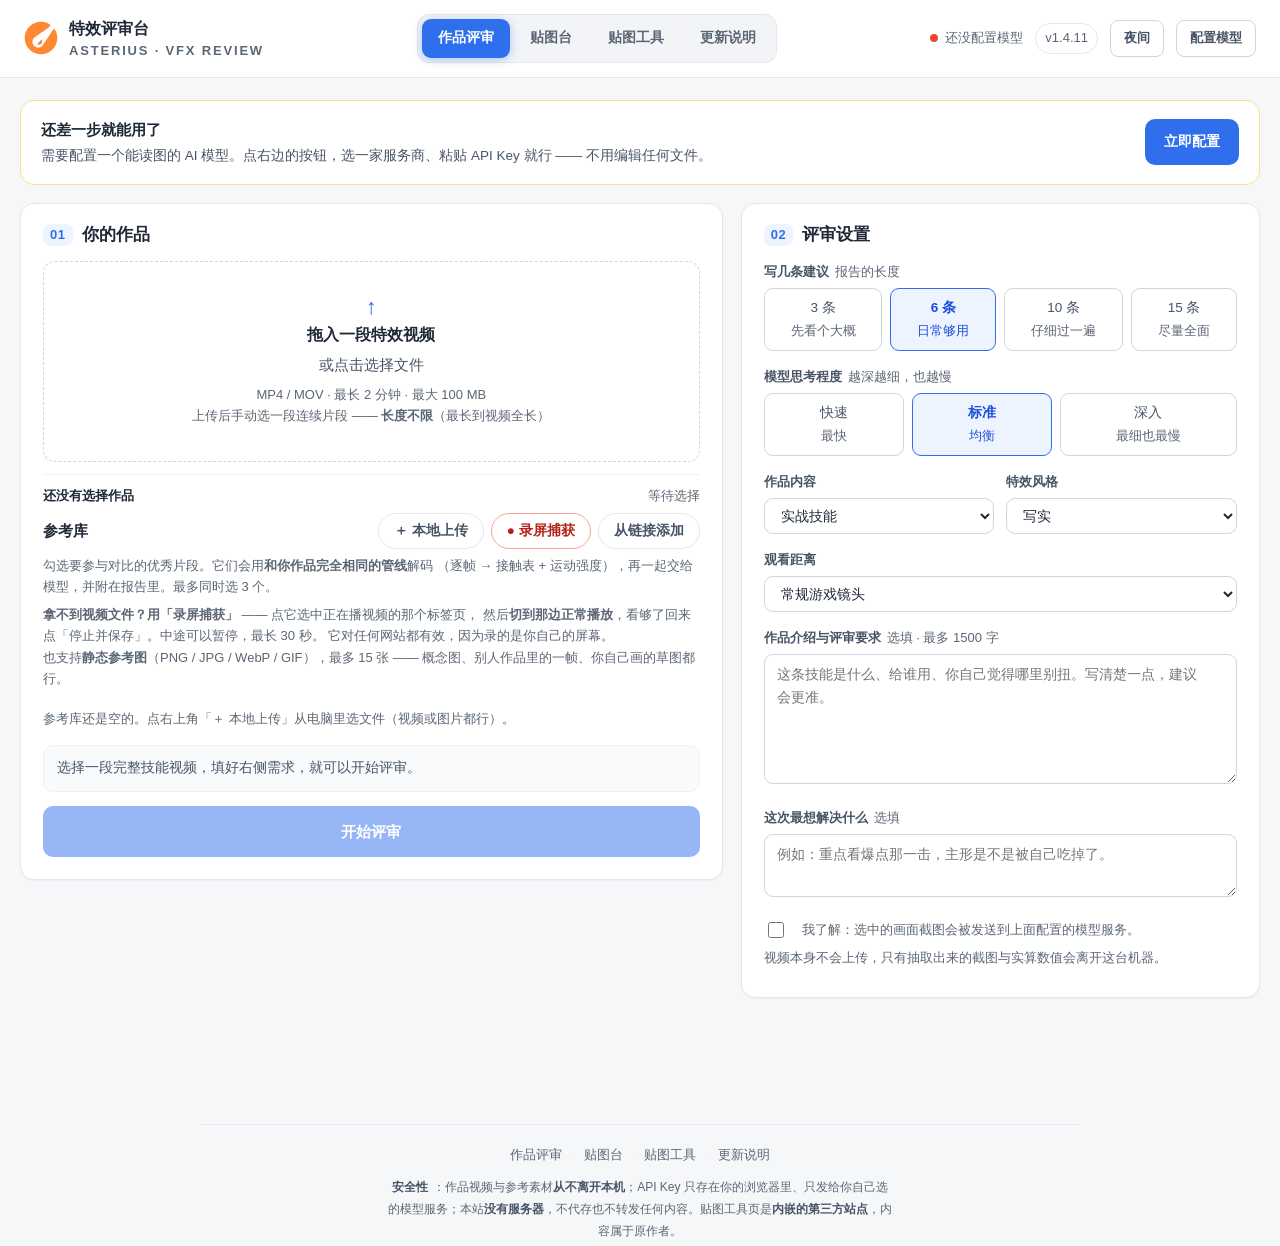
==== index.html @ 6eb6eb7a "v1.4.12 更新 index.html" ====
<!doctype html>
<html lang="zh-CN">
<head>
<script src="./frame-guard.js?v=1791821628743"></script>
<script src="./update-check.js?v=1791821628743"></script>
<meta charset="utf-8">
<meta name="viewport" content="width=device-width, initial-scale=1">
<meta name="description" content="本地特效视频逐帧评审：接触表 + 关键帧 + 全帧亮度序列，交给多模态模型给出可执行的修改建议。">
<title>特效评审台 · VFX Review Studio</title>
<link rel="icon" href="./favicon.svg" type="image/svg+xml">
<!-- LOGO:DATAURI:START（由 tools/build-logo.mjs 生成，不要手改） -->
  <link rel="icon" href="data:image/svg+xml,%3Csvg%20xmlns%3D%22http%3A%2F%2Fwww.w3.org%2F2000%2Fsvg%22%20viewBox%3D%220%200%2064%2064%22%3E%20%3C!--%20%E4%B8%BA%2016px%20%E8%B0%83%E6%95%B4%EF%BC%9A%E5%87%A0%E4%BD%95%E4%B8%8E%E4%B8%BB%E6%A0%87%E5%AE%8C%E5%85%A8%E4%B8%80%E8%87%B4%EF%BC%8C%E4%BB%85%E6%8A%8A%E6%8C%96%E7%A9%BA%E8%BE%B9%E7%BC%98%E7%9A%84%E6%A8%A1%E7%B3%8A%E5%87%8F%E5%8D%8A%E3%80%82%20--%3E%20%3Cdefs%3E%3Cfilter%20id%3D%22fxBlur%22%20x%3D%22-30%25%22%20y%3D%22-30%25%22%20width%3D%22160%25%22%20height%3D%22160%25%22%3E%3CfeGaussianBlur%20stdDeviation%3D%220.704%22%2F%3E%3C%2Ffilter%3E%3Cmask%20id%3D%22fxMask%22%3E%3Crect%20x%3D%22-10%22%20y%3D%22-10%22%20width%3D%2284%22%20height%3D%2284%22%20fill%3D%22%23ffffff%22%2F%3E%3Cpath%20d%3D%22M51.601%202.692L48.817%206.454%20C48.867%206.755%2049.131%207.658%2049.118%208.26C49.106%208.862%2049.093%209.464%2048.742%2010.066C48.391%2010.668%2047.726%2011.27%2047.011%2011.872C46.297%2012.474%2045.318%2013.076%2044.453%2013.678C43.588%2014.28%2042.685%2014.882%2041.819%2015.484C40.954%2016.086%2040.126%2016.688%2039.261%2017.29C38.396%2017.892%2037.493%2018.494%2036.628%2019.095C35.762%2019.697%2034.935%2020.299%2034.069%2020.901C33.204%2021.503%2032.301%2022.105%2031.436%2022.707C30.57%2023.309%2029.743%2023.911%2028.877%2024.513C28.012%2025.115%2027.109%2025.717%2026.244%2026.319C25.378%2026.921%2024.551%2027.523%2023.685%2028.125C22.82%2028.727%2021.854%2029.329%2021.052%2029.931C20.249%2030.533%2019.459%2031.135%2018.87%2031.737C18.28%2032.339%2017.892%2032.941%2017.515%2033.543C17.139%2034.144%2016.851%2034.746%2016.612%2035.348C16.374%2035.95%2016.211%2036.552%2016.086%2037.154C15.96%2037.756%2015.872%2038.358%2015.86%2038.96C15.847%2039.562%2015.91%2040.164%2016.01%2040.766C16.111%2041.368%2016.261%2041.97%2016.462%2042.572C16.663%2043.174%2016.876%2043.776%2017.214%2044.378C17.553%2044.98%2017.942%2045.582%2018.494%2046.184C19.045%2046.786%2019.484%2047.4%2020.525%2047.99C21.566%2048.579%2024.037%2049.432%2024.739%2049.72L25.19%2049.871L26.62%2050.172L28.652%2049.72%20C29.091%2049.607%2030.683%2049.281%2031.285%2049.043C31.887%2048.805%2031.9%2048.566%2032.263%2048.291C32.627%2048.015%2033.104%2047.689%2033.467%2047.388C33.831%2047.087%2034.144%2046.786%2034.445%2046.485C34.746%2046.184%2035.022%2045.883%2035.273%2045.582C35.524%2045.281%2035.737%2044.98%2035.95%2044.679C36.164%2044.378%2036.364%2044.077%2036.552%2043.776C36.74%2043.475%2036.891%2043.174%2037.079%2042.873C37.267%2042.572%2037.48%2042.271%2037.681%2041.97C37.882%2041.669%2038.082%2041.368%2038.283%2041.067C38.484%2040.766%2038.684%2040.465%2038.885%2040.164C39.086%2039.863%2039.286%2039.562%2039.487%2039.261C39.688%2038.96%2039.888%2038.659%2040.089%2038.358C40.29%2038.057%2040.49%2037.756%2040.691%2037.455C40.891%2037.154%2040.992%2037.004%2041.293%2036.552C41.594%2036.101%2042.196%2035.198%2042.497%2034.746C42.798%2034.295%2042.798%2034.295%2043.099%2033.844C43.4%2033.392%2043.901%2032.64%2044.303%2032.038C44.704%2031.436%2045.105%2030.834%2045.506%2030.232C45.908%2029.63%2046.309%2029.028%2046.71%2028.426C47.112%2027.824%2047.513%2027.222%2047.914%2026.62C48.316%2026.018%2048.717%2025.416%2049.118%2024.814C49.52%2024.212%2049.933%2023.61%2050.322%2023.008C50.711%2022.406%2051.062%2021.804%2051.451%2021.202C51.84%2020.6%2052.253%2019.998%2052.655%2019.396C53.056%2018.794%2053.395%2018.193%2053.859%2017.591C54.323%2016.989%2055.175%2016.086%2055.439%2015.785L59.878%209.464Z%22%20fill%3D%22%23000000%22%20filter%3D%22url(%23fxBlur)%22%2F%3E%3Cpath%20d%3D%22M32.941%2034.596L24.814%2043.249C25.266%2044.679%2027.523%2044.98%2030.156%2044.077C32.414%2043.324%2034.144%2041.443%2034.37%2038.358C34.596%2036.703%2033.994%2035.348%2032.941%2034.596Z%22%20fill%3D%22%23ffffff%22%2F%3E%3C%2Fmask%3E%3C%2Fdefs%3E%3Ccircle%20cx%3D%2232%22%20cy%3D%2232%22%20r%3D%2230.7%22%20fill%3D%22%23FF8932%22%20mask%3D%22url(%23fxMask)%22%2F%3E%20%3C%2Fsvg%3E" type="image/svg+xml" sizes="any">
<!-- LOGO:DATAURI:END -->
  <link rel="apple-touch-icon" href="./apple-touch-icon.png">
<!-- 主题必须在**首次绘制之前**同步定下来。
     为什么不能等 app.js：它是模块，而且前面还要 await 一次 /api/health 网络探测 ——
     等它跑完页面早就按白天画完了，用户会看到「先白一瞬再变黑」的闪光。
     这里的判定逻辑必须和 app.js 的 initialTheme() 保持一致（同一个 key、同一个回退）。 -->
<style>
  /* CSS 还没加载时先垫住根底色，避免那一瞬间的白屏。
     用 data-theme 属性选择器而不是内联样式 —— 这样切换主题时会自动跟着变，
     内联样式会因为优先级更高而把后续的主题切换盖掉。 */
  html[data-theme="light"]{background:#f6f7f9;color-scheme:light}
  html[data-theme="dark"]{background:#0d1117;color-scheme:dark}
</style>
<script>
(function () {
  var theme = null;
  try { theme = localStorage.getItem("vfx-theme"); } catch (e) { theme = null; }
  if (theme !== "dark" && theme !== "light") {
    theme = (window.matchMedia && window.matchMedia("(prefers-color-scheme: dark)").matches) ? "dark" : "light";
  }
  document.documentElement.dataset.theme = theme;
})();
</script>
<link rel="stylesheet" href="./style.css?v=1791821628743">
<!-- 逐帧解码依赖 mp4box 解封装；这是经典脚本，必须在模块脚本之前加载。 -->
<script src="./vendor/mp4box/mp4box.all.min.js?v=1791821628743"></script>
</head>
<body>

<header class="topbar">
  <div class="brand">
    <!-- LOGO:INLINE:START（由 tools/build-logo.mjs 生成，不要手改） -->
    <svg class="logo-mark" width="34" height="34" xmlns="http://www.w3.org/2000/svg" viewBox="0 0 64 64" role="img" aria-label="Asterius 特效评审台">
  <title>Asterius · 特效评审台</title>
  <defs><filter id="lxBlur" x="-30%" y="-30%" width="160%" height="160%"><feGaussianBlur stdDeviation="1.407"/></filter><mask id="lxMask"><rect x="-10" y="-10" width="84" height="84" fill="#ffffff"/><path d="M51.601 2.692L48.817 6.454 C48.867 6.755 49.131 7.658 49.118 8.26C49.106 8.862 49.093 9.464 48.742 10.066C48.391 10.668 47.726 11.27 47.011 11.872C46.297 12.474 45.318 13.076 44.453 13.678C43.588 14.28 42.685 14.882 41.819 15.484C40.954 16.086 40.126 16.688 39.261 17.29C38.396 17.892 37.493 18.494 36.628 19.095C35.762 19.697 34.935 20.299 34.069 20.901C33.204 21.503 32.301 22.105 31.436 22.707C30.57 23.309 29.743 23.911 28.877 24.513C28.012 25.115 27.109 25.717 26.244 26.319C25.378 26.921 24.551 27.523 23.685 28.125C22.82 28.727 21.854 29.329 21.052 29.931C20.249 30.533 19.459 31.135 18.87 31.737C18.28 32.339 17.892 32.941 17.515 33.543C17.139 34.144 16.851 34.746 16.612 35.348C16.374 35.95 16.211 36.552 16.086 37.154C15.96 37.756 15.872 38.358 15.86 38.96C15.847 39.562 15.91 40.164 16.01 40.766C16.111 41.368 16.261 41.97 16.462 42.572C16.663 43.174 16.876 43.776 17.214 44.378C17.553 44.98 17.942 45.582 18.494 46.184C19.045 46.786 19.484 47.4 20.525 47.99C21.566 48.579 24.037 49.432 24.739 49.72L25.19 49.871L26.62 50.172L28.652 49.72 C29.091 49.607 30.683 49.281 31.285 49.043C31.887 48.805 31.9 48.566 32.263 48.291C32.627 48.015 33.104 47.689 33.467 47.388C33.831 47.087 34.144 46.786 34.445 46.485C34.746 46.184 35.022 45.883 35.273 45.582C35.524 45.281 35.737 44.98 35.95 44.679C36.164 44.378 36.364 44.077 36.552 43.776C36.74 43.475 36.891 43.174 37.079 42.873C37.267 42.572 37.48 42.271 37.681 41.97C37.882 41.669 38.082 41.368 38.283 41.067C38.484 40.766 38.684 40.465 38.885 40.164C39.086 39.863 39.286 39.562 39.487 39.261C39.688 38.96 39.888 38.659 40.089 38.358C40.29 38.057 40.49 37.756 40.691 37.455C40.891 37.154 40.992 37.004 41.293 36.552C41.594 36.101 42.196 35.198 42.497 34.746C42.798 34.295 42.798 34.295 43.099 33.844C43.4 33.392 43.901 32.64 44.303 32.038C44.704 31.436 45.105 30.834 45.506 30.232C45.908 29.63 46.309 29.028 46.71 28.426C47.112 27.824 47.513 27.222 47.914 26.62C48.316 26.018 48.717 25.416 49.118 24.814C49.52 24.212 49.933 23.61 50.322 23.008C50.711 22.406 51.062 21.804 51.451 21.202C51.84 20.6 52.253 19.998 52.655 19.396C53.056 18.794 53.395 18.193 53.859 17.591C54.323 16.989 55.175 16.086 55.439 15.785L59.878 9.464Z" fill="#000000" filter="url(#lxBlur)"/><path d="M32.941 34.596L24.814 43.249C25.266 44.679 27.523 44.98 30.156 44.077C32.414 43.324 34.144 41.443 34.37 38.358C34.596 36.703 33.994 35.348 32.941 34.596Z" fill="#ffffff"/></mask></defs><circle cx="32" cy="32" r="30.7" fill="#FF8932" mask="url(#lxMask)"/>
</svg>
<!-- LOGO:INLINE:END -->
    <span>特效评审台<span class="brand-sub">ASTERIUS · VFX REVIEW</span></span>
  </div>
  <nav class="app-switch" aria-label="工具切换">
    <a href="./index.html" class="app-switch-item is-active" aria-current="page">作品评审</a>
    <a href="./workshop.html" class="app-switch-item">贴图台</a>
    <a href="./lab.html" class="app-switch-item">贴图工具</a>
    <a href="./updates.html" class="app-switch-item">更新说明</a>
  </nav>
  <div class="topbar-right">
    <div id="health" class="health" role="status">正在检查服务…</div>
    <button id="version-badge" class="version-badge" type="button" title="点击检查更新">v–</button>
    <button id="theme-toggle" class="button secondary small" type="button" title="切换白天 / 夜间">夜间</button>
    <button id="setup-open" class="button secondary small" type="button">配置模型</button>
  </div>
</header>

<main>
  <!-- 第一次使用时提醒去配置模型 -->
  <section id="setup-banner" class="setup-banner" hidden>
    <div>
      <strong id="setup-banner-title">还差一步就能用了</strong>
      <p id="setup-banner-body">需要配置一个<strong>能读图</strong>的 AI 模型。点右边的按钮，选一家服务商、粘贴 API Key 就行 —— 不用编辑任何文件，也不用懂命令行。</p>
    </div>
    <button id="setup-banner-open" class="button primary" type="button">立即配置</button>
  </section>

  <div class="layout">
    <!-- ───────────── 01 作品 ───────────── -->
    <section class="panel" aria-labelledby="work-heading">
      <div class="panel-heading">
        <h2 id="work-heading"><span class="step">01</span> 你的作品</h2>
        <button id="replace" class="ghost-button" hidden type="button">换一个视频</button>
        <button id="remove-video" class="ghost-button danger" hidden type="button">删除</button>
      </div>

      <input id="file" type="file" accept="video/mp4,video/quicktime,.mov" autocomplete="off" hidden>
      <button class="dropzone" id="dropzone" type="button">
        <span class="upload-icon" aria-hidden="true">↑</span>
        <strong>拖入一段特效视频</strong>
        <span>或点击选择文件</span>
        <small>MP4 / MOV · 最长 2 分钟 · 最大 100 MB<br>上传后手动选一段连续片段 —— <b>长度不限</b>（最长到视频全长）</small>
      </button>

      <div class="video-wrap" id="video-wrap" hidden><video id="video" controls playsinline preload="metadata"></video></div>

      <div id="range-panel" class="range-panel" hidden>
        <div class="range-heading">
          <strong>选择评审范围</strong>
          <span id="range-cost" class="cost-chip" hidden></span>
          <button id="range-reset" class="ghost-button" type="button">恢复整段</button>
        </div>
        <p class="help">只评审选中的这段连续画面。选区<b>越短越快越省</b>；选长了也能跑，但模型要读的接触表页数会成倍增长。拖动选区时下面会实时算出「约多少帧 / 多少页接触表 / 属于哪一档」，你自己权衡。</p>
        <label for="range-start-slider">起点</label>
        <input id="range-start-slider" type="range" min="0" max="1" step="0.01" value="0">
        <label for="range-end-slider">终点</label>
        <input id="range-end-slider" type="range" min="0" max="1" step="0.01" value="1">
        <div class="form-row">
          <div>
            <label for="range-start">开始时间（秒）</label>
            <input id="range-start" type="number" min="0" step="0.01" value="0">
            <button id="range-use-start" class="text-button" type="button">用播放位置作起点</button>
          </div>
          <div>
            <label for="range-end">结束时间（秒）</label>
            <input id="range-end" type="number" min="0" step="0.01" value="1">
            <button id="range-use-end" class="text-button" type="button">用播放位置作终点</button>
          </div>
        </div>
        <p id="range-summary" class="help" role="status"></p>
      </div>

      <div class="file-info">
        <span id="file-name">还没有选择作品</span>
        <span id="file-meta">等待选择</span>
      </div>

      <div class="reference-panel">
        <div class="reference-head">
          <strong>参考库</strong>
          <span class="reference-actions">
            <button id="reference-add" class="chip-button" type="button">＋ 本地上传</button>
            <button id="reference-capture" class="chip-button accent" type="button">● 录屏捕获</button>
            <button id="reference-url-toggle" class="chip-button" type="button">从链接添加</button>
          </span>
        </div>
        <div id="reference-url-row" class="reference-url-row" hidden>
          <input id="reference-url" type="text" spellcheck="false" autocomplete="off" placeholder="粘贴视频直链，例如 https://…/clip.mp4">
          <button id="reference-url-go" class="button secondary small" type="button">抓取</button>
        </div>
        <p class="help">勾选要参与对比的优秀片段。它们会用<strong>和你作品完全相同的管线</strong>解码
        （逐帧 → 接触表 + 运动强度），再一起交给模型，并附在报告里。最多同时选 3 个。</p>
        <p class="help"><strong>拿不到视频文件？用「录屏捕获」</strong> —— 点它选中正在播视频的那个标签页，
        然后<strong>切到那边正常播放</strong>，看够了回来点「停止并保存」。中途可以暂停，最长 30 秒。
        它对任何网站都有效，因为录的是你自己的屏幕。<br>
        也支持<strong>静态参考图</strong>（PNG / JPG / WebP / GIF），最多 15 张 —— 概念图、别人作品里的一帧、你自己画的草图都行。</p>
        <div id="reference-list" class="reference-list"></div>
        <div id="reference-captured" class="reference-list"></div>
        <input id="reference-file" type="file" accept="video/mp4,video/quicktime,.mov,.m4v,image/png,image/jpeg,image/webp,image/gif" multiple hidden>
      </div>

      <div id="status" class="status" role="status" aria-live="polite">选择一段完整技能视频，填好右侧需求，就可以开始评审。</div>
      <div class="progress-track" hidden id="progress-track"><div id="progress-fill"></div></div>

      <button id="analyze" class="button primary block" type="button" disabled>开始评审</button>
    </section>

    <!-- ───────────── 02 设置 ───────────── -->
    <aside class="panel" aria-labelledby="settings-heading">
      <div class="panel-heading"><h2 id="settings-heading"><span class="step">02</span> 评审设置</h2></div>

      <div class="form-group">
        <label id="level-label">写几条建议<span>报告的长度</span></label>
        <div class="option-group" id="level-options" role="radiogroup" aria-labelledby="level-label"></div>
      </div>

      <div class="form-group">
        <label id="reasoning-label">模型思考程度<span>越深越细，也越慢</span></label>
        <div class="option-group" id="reasoning-options" role="radiogroup" aria-labelledby="reasoning-label"></div>
      </div>

      <div class="form-row">
        <div class="form-group">
          <label for="purpose">作品内容</label>
          <select id="purpose">
            <option>实战技能</option>
            <option>作品集展示</option>
            <option>循环 / 持续状态</option>
          </select>
        </div>
        <div class="form-group">
          <label for="style">特效风格</label>
          <select id="style">
            <option value="写实">写实</option>
            <option value="风格化">风格化（卡通、二次元、国风）</option>
          </select>
        </div>
      </div>

      <div class="form-group">
        <label for="camera">观看距离</label>
        <select id="camera">
          <option>常规游戏镜头</option>
          <option>近景展示</option>
          <option>远景 / 俯视</option>
        </select>
      </div>

      <div class="form-group">
        <label for="description">作品介绍与评审要求<span>选填 · 最多 1500 字</span></label>
        <textarea id="description" maxlength="1500" rows="5" placeholder="这条技能是什么、给谁用、你自己觉得哪里别扭。写清楚一点，建议会更准。"></textarea>
      </div>

      <div class="form-group">
        <label for="concern">这次最想解决什么<span>选填</span></label>
        <textarea id="concern" maxlength="600" rows="2" placeholder="例如：重点看爆点那一击，主形是不是被自己吃掉了。"></textarea>
      </div>

      <label class="consent"><input id="consent" type="checkbox"><span>我了解：选中的画面截图会被发送到上面配置的模型服务。</span></label>
      <p class="help">视频本身不会上传，只有抽取出来的截图与实算数值会离开这台机器。</p>
    </aside>
  </div>

  <!-- ───────────── 任务进度 ───────────── -->
  <section id="task-panel" class="task-panel" hidden aria-live="polite">
    <h2 id="task-title">评审进行中</h2>
    <ol id="task-steps" class="task-steps"></ol>
    <p id="task-note" class="help"></p>
  </section>

  <!-- ───────────── 报告 ───────────── -->
  <section id="results" class="results" hidden>
    <div class="result-actions">
      <button id="export-html" class="button primary" type="button">下载报告 HTML</button>
      <button id="export-md" class="button secondary" type="button">复制建议为 Markdown</button>
      <button id="print" class="button secondary" type="button">打印 / 存 PDF</button>
      <span id="result-note" class="help" role="status"></span>
    </div>
    <div id="report" class="report-doc"></div>
  </section>
</main>

<footer class="site-foot">
  <div class="site-foot-links">
    <a href="./index.html">作品评审</a><span>·</span><a href="./workshop.html">贴图台</a><span>·</span><a href="./lab.html">贴图工具</a><span>·</span><a href="./updates.html">更新说明</a>
  </div>
  <p class="site-foot-safe"><b>安全性</b>：作品视频与参考素材<strong>从不离开本机</strong>；API Key 只存在你的浏览器里、只发给你自己选的模型服务；本站<strong>没有服务器</strong>，不代存也不转发任何内容。贴图工具页是<strong>内嵌的第三方站点</strong>，内容属于原作者。</p>
</footer>

<!-- ───────────── 参考预览 ───────────── -->
<dialog id="preview-dialog" class="preview-dialog" aria-labelledby="preview-title">
  <div class="preview-head">
    <strong id="preview-title">参考预览</strong>
    <button id="preview-close" class="text-button" type="button">关闭</button>
  </div>
  <div id="preview-body" class="preview-body"></div>
</dialog>

<!-- ───────────── 图片放大 ───────────── -->
<div id="lightbox" class="lightbox" hidden role="dialog" aria-label="放大查看">
  <img id="lightbox-img" alt="">
  <button id="lightbox-close" class="lightbox-close" type="button">关闭 · 点任意处也可以</button>
</div>

<!-- ───────────── 录屏浮窗 ───────────── -->
<div id="recorder" class="recorder" hidden role="dialog" aria-label="录屏控制">
  <div class="recorder-head">
    <span class="recorder-dot" aria-hidden="true"></span>
    <strong>录屏中</strong>
    <span id="recorder-time" class="recorder-time">0.0s / 30s</span>
  </div>
  <div class="recorder-bar"><div id="recorder-fill"></div></div>
  <div class="recorder-actions">
    <button id="recorder-start" class="button primary small" type="button">开始录制</button>
    <button id="recorder-pause" class="button secondary small" type="button" hidden>暂停</button>
    <button id="recorder-stop" class="button primary small" type="button" hidden>停止并保存</button>
    <button id="recorder-cancel" class="text-button" type="button">放弃</button>
    <button id="recorder-pop" class="text-button" type="button" hidden title="弹成一个始终显示在最前面的小窗口，切到别的标签页也看得见">弹成悬浮窗</button>
  </div>
  <p id="recorder-frames" class="recorder-foot">0 帧 · 0 页</p>
  <p id="recorder-hint" class="recorder-foot">现在可以切到参考页面去播放了 —— 录制在后台继续，不会因为切走而停。</p>
</div>

<!-- ───────────── 配置模型向导 ───────────── -->
<dialog id="setup-dialog" class="setup-dialog" aria-labelledby="setup-title">
  <header class="setup-head">
    <div class="setup-title-block">
      <h2 id="setup-title">配置模型服务</h2>
      <p class="setup-sub">需要接入一个<strong>能看懂图片</strong>的 AI 模型。配一次，之后一直有效。</p>
    </div>
    <button id="setup-close" class="setup-close" type="button" aria-label="关闭">✕</button>
  </header>

  <div class="setup-body">
    <section class="setup-step">
      <span class="setup-step-no" aria-hidden="true">1</span>
      <div class="setup-step-body">
        <label for="setup-provider">选一家服务商</label>
        <select id="setup-provider"></select>
        <p id="setup-provider-note" class="help"></p>
        <a id="setup-key-link" class="setup-link" target="_blank" rel="noopener noreferrer" hidden>去申请 API Key →</a>
      </div>
    </section>

    <section class="setup-step">
      <span class="setup-step-no" aria-hidden="true">2</span>
      <div class="setup-step-body">
        <label for="setup-key">粘贴 API Key</label>
        <div class="key-row">
          <input id="setup-key" type="password" autocomplete="off" spellcheck="false" placeholder="在这里粘贴，形如一串字母数字">
          <button id="setup-key-toggle" class="row-action" type="button">显示</button>
        </div>
        <p class="help" id="setup-key-hint"></p>
      </div>
    </section>

    <details class="setup-advanced">
      <summary>高级：接口地址与模型名</summary>
      <div class="form-row">
        <div class="form-group">
          <label for="setup-baseurl">接口地址</label>
          <input id="setup-baseurl" spellcheck="false" autocomplete="off">
        </div>
        <div class="form-group">
          <label for="setup-model">模型名 <span>必须能读图</span></label>
          <input id="setup-model" spellcheck="false" autocomplete="off">
        </div>
      </div>
    </details>
  </div>

  <footer class="setup-foot">
    <p class="setup-privacy">
      <strong>API Key 只存在这台电脑上</strong>（本机文件或浏览器存储），只发给你上面选的这家模型服务。
      作品视频不会上传，只有你选中的画面截图会离开这台机器。
    </p>
    <p id="setup-status" class="setup-status" role="status"></p>
    <div class="setup-actions">
      <button id="setup-test" class="button secondary" type="button">只测试，不保存</button>
      <button id="setup-save" class="button primary" type="button">测试并保存</button>
    </div>
  </footer>
</dialog>

<script type="module">
// 一套页面，两种跑法：
//   本地版 —— 前面有 Node 服务，/api/* 是真接口
//   链接版 —— 没有任何服务端，本页把 /api/* 全部接管
// 判断方式很直接：能连上 /api/health 就是本地版。
// 必须赶在 app.js 之前装上拦截，否则它第一轮请求就打到空处了。
import { detectMode, installStaticBackend, watchForUpdates, stampAssetVersions } from "./core/bridge.mjs?v=1791821628743";

// GitHub Pages 有 10 分钟缓存，图标又是单独一套缓存 —— 打上版本号才不会「部署了却没变」
stampAssetVersions();

let mode = "local";
try { mode = await detectMode(); } catch (error) { mode = "static"; }
if (mode === "static") installStaticBackend();
document.documentElement.dataset.mode = mode;
window.__vfxMode = mode;
if (mode === "static") document.title += "（链接版）";

// 作者部署了新版本 → 提示一下，但不硬刷（你可能正在看报告）
watchForUpdates(() => {
  if (document.getElementById('update-toast')) return;
  const bar = document.createElement('div');
  bar.id = 'update-toast';
  bar.style.cssText = 'position:fixed;left:50%;transform:translateX(-50%);bottom:22px;z-index:90;'
    + 'display:flex;align-items:center;gap:12px;padding:11px 18px;border-radius:999px;'
    + 'background:#161a20;color:#fff;font-size:14px;box-shadow:0 10px 30px rgba(0,0,0,.28)';
  bar.innerHTML = '<span>有新版本</span>';
  const go = document.createElement('button');
  go.textContent = '刷新看看';
  go.style.cssText = 'border:none;background:#2f6fed;color:#fff;font:inherit;font-size:13.5px;'
    + 'font-weight:600;padding:6px 15px;border-radius:999px;cursor:pointer';
  go.addEventListener('click', () => location.reload());
  bar.appendChild(go);
  document.body.appendChild(bar);
});

try {
  await import("./app.js?v=1791821628743");
} catch (error) {
  document.body.insertAdjacentHTML("afterbegin",
    '<div style="margin:16px;padding:14px 18px;border-radius:12px;background:#fef3f2;border:1px solid #fda29b;color:#b42318;font-size:14px">'
    + "启动失败：" + (error && error.message ? error.message : error) + "</div>");
}
</script>
</body>
</html>
---- style.css ----
:root{
  color-scheme:light;
  --bg:#f6f7f9; --card:#ffffff; --line:#e5e7eb; --line-soft:#f0f1f3;
  --ink:#1f2937; --ink-soft:#475467; --muted:#5b6675;
  /* 浅色表面：软背景与输入框底。夜间模式要一起切，否则就是白底配浅字。 */
  --surface:#f8fafc; --surface-2:#f2f4f7;
  --brand:#2f6fed; --brand-dark:#1d4ed8; --warn:#b54708; --danger:#b42318;
  --radius:14px;
  /* 轨迹图配色，白天/黑夜各一套；SVG 里用 var() 引用，所以同一个 renderTrajectory 自适应 */
  --traj-bg:#fbfcfd; --traj-grid:#eaecf0; --traj-axis:#98a2b3; --traj-text:#667085;
  --traj-ba:#2f6fed; --traj-cw:#e8590c;
}
/* ⚠️ 这个块以前**根本不存在** —— 深色模式只靠散落各处的硬编码 background 顶着，
   变量（--bg/--card/--ink…）从来没切过。结果是深色底配深色字，看不清。
   这一块补上之后，所有用变量的地方自动正确，硬编码覆盖才有意义。 */
[data-theme="dark"]{
  color-scheme:dark;
  --bg:#0d1117; --card:#161a20; --line:#2a323d; --line-soft:#1e242c;
  --ink:#e6edf3; --ink-soft:#b6c2cf; --muted:#8b98a5;
  --surface:#12161b; --surface-2:#1e242c;
}
*{box-sizing:border-box}
html,html{background:var(--bg)}
body{margin:0}
body{
  background:var(--bg); color:var(--ink);
  font:15px/1.7 -apple-system,BlinkMacSystemFont,"Segoe UI","PingFang SC","Hiragino Sans GB","Microsoft YaHei",sans-serif;
  -webkit-font-smoothing:antialiased;
}
h1,h2,h3,h4{line-height:1.35}
button{font:inherit}
a{color:var(--brand)}
a.button{text-decoration:none;display:inline-flex;align-items:center;justify-content:center}

/* ── 顶栏 ── */
.topbar{
  display:flex; align-items:center; gap:16px; justify-content:space-between;
  padding:14px 24px; background:var(--card); border-bottom:1px solid var(--line);
  position:sticky; top:0; z-index:20; flex-wrap:wrap;
}
.brand{display:flex; align-items:center; gap:10px; font-weight:700; font-size:16px}
/* 品牌标：平色圆角方 + 白色 A。**不要**加 border-radius / box-shadow / filter ——
   圆角是图形自带的，投影是廉价图标素材的典型配件，这一版刻意一个都不要。 */
.logo-mark{display:block;flex:none}
.brand{gap:11px}
.brand-sub{
  display:block; font-size:13px; font-weight:600; letter-spacing:.14em;
  color:var(--muted); margin-top:-2px;
}
.health{font-size:13px; color:var(--muted); display:flex; align-items:center; gap:7px}
.health::before{content:""; width:8px; height:8px; border-radius:50%; background:#d0d5dd}
.health.ok::before{background:#12b76a}
.health.mock::before{background:#f79009}
.health.bad::before{background:#f04438}
.health code{background:var(--card); padding:1px 5px; border-radius:5px; font-size:13px}

/* ── 布局 ── */
main{max-width:1400px; margin:0 auto; padding:22px 20px 90px}
.layout{display:grid; grid-template-columns:minmax(0,1.15fr) minmax(0,.85fr); gap:18px; align-items:start}
@media (max-width:1000px){.layout{grid-template-columns:1fr}}
.panel{
  background:var(--card); border:1px solid var(--line); border-radius:var(--radius);
  padding:20px 22px 22px; box-shadow:0 1px 2px rgba(16,24,40,.04);
}
.panel-heading{display:flex; align-items:center; justify-content:space-between; gap:10px; margin-bottom:14px}
.panel-heading h2{margin:0; font-size:17px; display:flex; align-items:center; gap:9px}
.step{
  font-size:13px; font-weight:700; color:var(--brand); background:#eef4ff;
  border-radius:7px; padding:2px 7px; letter-spacing:.04em;
}

/* ── 上传区 ── */
.dropzone{
  width:100%; display:flex; flex-direction:column; align-items:center; gap:4px;
  padding:34px 20px; border:1.5px dashed #cfd6dd; border-radius:12px;
  background:var(--card); color:var(--ink-soft); cursor:pointer; transition:.15s;
}
.dropzone:hover:not(:disabled){border-color:var(--brand); background:#f5f8ff}
.dropzone:disabled{opacity:.55; cursor:not-allowed}
.dropzone strong{font-size:15.5px; color:var(--ink)}
.dropzone small{font-size:13px; color:var(--muted); text-align:center; margin-top:4px; line-height:1.6}
.upload-icon{font-size:22px; color:var(--brand); line-height:1}
.dropzone.dragover{border-color:var(--brand); background:#eef4ff}

.video-wrap{margin-top:4px; background:#0b0b0c; border-radius:12px; overflow:hidden}
.video-wrap video{display:block; width:100%; max-height:420px; background:#0b0b0c}

.file-info{
  display:flex; justify-content:space-between; gap:12px; flex-wrap:wrap;
  font-size:13px; color:var(--muted); margin:12px 0 6px;
  border-top:1px solid var(--line-soft); padding-top:10px;
}
.file-info span:first-child{color:var(--ink); font-weight:600; max-width:60%; overflow:hidden; text-overflow:ellipsis; white-space:nowrap}

/* ── 表单 ── */
.form-group{margin:0 0 15px}
.form-row{display:grid; grid-template-columns:1fr 1fr; gap:12px}
@media (max-width:560px){.form-row{grid-template-columns:1fr}}
label{display:block; font-size:13px; font-weight:600; color:var(--ink-soft); margin-bottom:5px}
label span{font-weight:400; color:var(--muted); font-size:13px; margin-left:6px}
/* ⚠️ 原来写的是 input[type=text] —— 但**属性选择器只匹配属性存在的情况**：
   <input id=x> 这种没写 type 的（默认就是 text）根本不匹配，于是它一直用着浏览器默认样式：
   21px 高、2px 边框、零圆角，跟页面里其它 39px / 9px 圆角的控件完全不一样。
   改成排除法，以后加 type=url / type=email 也不会再漏。 */
input:not([type=checkbox]):not([type=radio]):not([type=file]):not([type=range]):not([type=color]):not([type=submit]):not([type=button]):not([type=reset]),
select,textarea{
  width:100%; padding:8px 34px 8px 12px; border:1px solid #d0d5dd; border-radius:9px;
  background:var(--card); color:var(--ink); font:inherit; font-size:14px;
}
textarea{resize:vertical; line-height:1.6}
/* 聚焦只换边框色，**不画额外的方框** —— 文本框一聚焦必然命中 :focus-visible，
   所以只要写了 outline，打字时就会一直顶着一个方框。 */
input:focus,select:focus,textarea:focus,
input:focus-visible,select:focus-visible,textarea:focus-visible{outline:none; box-shadow:none; border-color:var(--brand)}
/* 鼠标点/拖动滑杆、数字框时不再画那个方框（键盘 Tab 导航仍然有可见焦点） */
input[type=range]:focus,input[type=range]:focus-visible,
input[type=number]:focus,input[type=number]:focus-visible,
input[type=checkbox]:focus,input[type=checkbox]:focus-visible{outline:none; box-shadow:none}
input[type=range]{width:100%; accent-color:var(--brand); margin:2px 0 10px}
.help{font-size:13px; color:var(--muted); line-height:1.65; margin:6px 0}
.help.error{color:var(--danger)}

/* 单选组 */
.option-group{display:flex; gap:8px; flex-wrap:wrap}
.option-group button{
  flex:1 1 auto; min-width:78px; padding:8px 12px; border:1px solid #d0d5dd; border-radius:9px;
  background:var(--card); color:var(--ink-soft); cursor:pointer; font-size:13.5px; transition:.12s;
}
.option-group button:hover:not(:disabled){border-color:var(--brand); color:var(--brand)}
.option-group button[aria-pressed="true"]{border-color:var(--brand); background:#eef4ff; color:var(--brand-dark); font-weight:600}
.option-group button small{display:block; font-size:13px; color:var(--muted); font-weight:400}
.option-group button[aria-pressed="true"] small{color:var(--brand-dark)}

.consent{display:flex; gap:9px; align-items:flex-start; font-size:13px; font-weight:400; color:var(--ink-soft); margin:14px 0 4px; cursor:pointer}
.consent input{margin-top:3px; accent-color:var(--brand); width:16px; height:16px}

/* ── 按钮 ── */
.button{
  border:1px solid transparent; border-radius:10px; padding:10px 18px;
  cursor:pointer; font-size:14px; font-weight:600; transition:.13s;
}
.button.primary{background:var(--brand); color:#fff}
.button.primary:hover:not(:disabled){background:var(--brand-dark)}
.button.secondary{background:var(--card); color:var(--ink-soft); border-color:#d0d5dd}
.button.secondary:hover:not(:disabled){border-color:var(--brand); color:var(--brand)}
.button:disabled{opacity:.5; cursor:not-allowed}
.button.block{width:100%; margin-top:14px; padding:12px 18px; font-size:15px}
.text-button,.ghost-button{
  border:1px solid var(--line); background:var(--surface-2); color:var(--ink-soft);
  cursor:pointer; font-size:12.5px; font-weight:600; padding:6px 13px; border-radius:9px;
  text-decoration:none; transition:.14s;
}
.text-button:hover,.ghost-button:hover{color:var(--ink); background:var(--card); border-color:var(--brand)}
.text-button:disabled,.ghost-button:disabled{opacity:.5; cursor:not-allowed}

/* ── 范围选择 ── */
.range-panel{border:1px solid var(--line); border-radius:12px; padding:14px 16px; margin:12px 0; background:var(--surface)}
.range-heading{display:flex; justify-content:space-between; align-items:center; margin-bottom:6px}
.range-heading strong{font-size:14px}

/* ── 状态与进度 ── */
.status{
  margin:10px 0 0; padding:11px 13px; border-radius:10px; background:var(--surface);
  border:1px solid var(--line-soft); font-size:13.5px; color:var(--ink-soft);
}
.status.error{background:#fef3f2; border-color:#fecdca; color:var(--danger)}
.progress-track{height:7px; background:var(--surface-2); border-radius:999px; overflow:hidden; margin-top:10px}
.progress-track>div{height:100%; width:0; background:var(--brand); transition:width .2s}

/* ── 任务步骤 ── */
.task-panel{
  margin-top:18px; background:var(--card); border:1px solid var(--line);
  border-radius:var(--radius); padding:18px 22px; box-shadow:0 1px 2px rgba(16,24,40,.04);
}
.task-panel h2{margin:0 0 12px; font-size:16px}
.task-steps{list-style:none; margin:0; padding:0; display:grid; gap:6px}
.task-steps li{display:flex; align-items:center; gap:10px; font-size:13.5px; color:var(--muted); padding:6px 2px}
.task-steps li::before{
  content:""; width:16px; height:16px; border-radius:50%; flex:none;
  border:2px solid #d0d5dd; background:var(--card);
}
.task-steps li.active{color:var(--ink); font-weight:600}
.task-steps li.active::before{border-color:var(--brand); border-top-color:transparent; animation:spin .8s linear infinite}
.task-steps li.done{color:var(--ink-soft)}
.task-steps li.done::before{border-color:#12b76a; background:#12b76a; box-shadow:inset 0 0 0 3px #fff}
.task-steps li.failed::before{border-color:var(--danger); background:var(--danger); box-shadow:inset 0 0 0 3px #fff}
@keyframes spin{to{transform:rotate(360deg)}}

/* ── 结果区 ── */
.results{margin-top:22px}
.result-actions{display:flex; gap:10px; flex-wrap:wrap; align-items:center; margin-bottom:14px}
.report-doc{
  background:var(--card); border:1px solid var(--line); border-radius:var(--radius);
  padding:28px 32px 34px; box-shadow:0 1px 2px rgba(16,24,40,.04);
}
.report-head h2{margin:0 0 6px; font-size:21px}
.report-meta{margin:0 0 18px; color:var(--muted); font-size:13px}
.report-summary{font-size:15.5px; background:var(--surface); border-left:4px solid var(--brand); padding:14px 16px; border-radius:0 10px 10px 0; margin:0 0 14px}
.report-hint{background:#fff7ed; border-left:4px solid #e8590c; padding:12px 16px; border-radius:0 10px 10px 0; margin:0 0 14px}
.section-title{margin:32px 0 10px; font-size:17px; border-bottom:1px solid var(--line); padding-bottom:8px}
.section-title small{margin-left:10px; color:var(--muted); font-size:13px; font-weight:400}
.report-traj svg{width:100%; height:auto; display:block}
.traj-legend{display:flex; flex-wrap:wrap; gap:14px; font-size:13px; color:var(--ink-soft); margin-bottom:6px}
.traj-legend i{display:inline-block; width:12px; height:12px; border-radius:3px; vertical-align:-1px; margin-right:5px}
.report-note{font-size:13px; color:var(--ink-soft); line-height:1.75}
.report-overview{border:1px solid var(--line); border-radius:12px; padding:10px 14px; margin:18px 0}
.report-overview summary{cursor:pointer; font-weight:600}
.report-overview .meta{color:var(--muted); font-weight:400; font-size:13px; margin-left:8px}
.report-overview table{width:100%; border-collapse:collapse; margin-top:10px; font-size:13.5px}
.report-overview th,.report-overview td{border-bottom:1px solid var(--line-soft); padding:7px 6px; text-align:left}
.report-overview a{text-decoration:none}
.report-group{margin-top:24px}
.group-title{font-size:16px; margin:0 0 12px}
.group-title .num{margin-right:6px}
.report-card{border:1px solid var(--line); border-radius:14px; padding:18px 20px; margin:0 0 16px; background:var(--card)}
.report-card:target{border-color:var(--brand); box-shadow:0 0 0 3px #eef4ff}
.card-heading{display:flex; align-items:center; gap:10px; flex-wrap:wrap; margin-bottom:10px}
.card-heading h3{margin:0; font-size:16.5px}
.card-heading .dim{font-size:13px; color:var(--muted); border:1px solid var(--line); border-radius:999px; padding:1px 8px; vertical-align:2px}
.card-heading .at{margin-left:auto; color:var(--muted); font-size:13px}
.pill{font-size:13px; font-weight:600; border-radius:999px; padding:2px 9px; background:#eef2ff; color:#3538cd}
.pill.p1{background:#fee4e2; color:#b42318}
.pill.p2{background:#fef0c7; color:#b54708}
.pill.p3{background:#eef2ff; color:#3538cd}
.cnum{font-weight:700; color:#98a2b3}
.evrow{display:flex; gap:12px; flex-wrap:wrap; margin:12px 0 4px}
.shot{margin:0; max-width:330px; border:1px solid var(--line); border-radius:10px; overflow:hidden; background:#0b0b0c}
.shot img{display:block; width:100%; height:auto}
.shot figcaption{padding:6px 9px; font-size:13px; color:var(--ink-soft); background:var(--card); display:flex; gap:8px; align-items:center; justify-content:space-between}
.report-card p{margin:10px 0}
.report-card p strong{display:block; color:var(--ink-soft); font-size:13px; font-weight:600; margin-bottom:2px}
.report-card h4{margin:14px 0 6px; font-size:14px}
.report-actions{margin:0; padding-left:22px}
.report-actions li{margin:5px 0}
.report-positive,.report-limitations{border-radius:12px; padding:14px 18px; margin:20px 0}
.report-positive{background:#ecfdf3; border:1px solid #abefc6}
.report-limitations{background:#fffaeb; border:1px solid #fedf89}
.report-positive h3,.report-limitations h3{margin:0 0 8px; font-size:15px}
.report-positive ul,.report-limitations ul{margin:0; padding-left:20px}
.report-howto{margin-top:24px; border-top:1px solid var(--line); padding-top:16px; color:var(--ink-soft); font-size:13.5px}
.report-howto h3{color:var(--ink)}
.time-link{border:none; background:none; color:var(--brand); cursor:pointer; font:inherit; padding:0; text-decoration:underline dotted}
.time-link.tiny{font-size:13px}
video.flash{outline:3px solid var(--brand); outline-offset:2px}

@media print{
  body{background:var(--card)}
  .topbar,.result-actions,.layout,.task-panel{display:none !important}
  main{padding:0; max-width:none}
  .report-doc{border:none; box-shadow:none; padding:0}
}

/* ── 顶栏右侧 / 小按钮 ── */
.topbar-right{display:flex; align-items:center; gap:12px; flex-wrap:wrap}
.button.small{padding:6px 13px; font-size:13px; border-radius:8px}

/* ── 首次使用提示条 ── */
.setup-banner{
  display:flex; align-items:center; gap:18px; justify-content:space-between; flex-wrap:wrap;
  background:var(--card); border:1px solid #fedf89; border-radius:var(--radius);
  padding:16px 20px; margin-bottom:18px;
}
.setup-banner strong{display:block; font-size:15px; margin-bottom:3px}
.setup-banner p{margin:0; font-size:13.5px; color:var(--ink-soft); line-height:1.65; max-width:780px}
.setup-banner p strong{display:inline; font-size:inherit; color:var(--warn)}

/* ── 配置模型对话框 ── */
.setup-dialog{border:none;border-radius:18px;padding:0;width:min(660px,94vw);max-height:92vh;overflow:auto;background:var(--card);color:var(--ink);box-shadow:0 24px 64px rgba(16,24,40,.28)}
.setup-dialog::backdrop{background:rgba(8,10,14,.62)}

.setup-head{display:flex;align-items:flex-start;justify-content:space-between;gap:16px;padding:22px 26px 16px;border-bottom:1px solid var(--line-soft)}
.setup-title-block h2{margin:0;font-size:19px;letter-spacing:-.01em}
.setup-sub{margin:6px 0 0;font-size:13px;line-height:1.6;color:var(--muted)}
.setup-close{flex:none;width:32px;height:32px;border-radius:9px;border:1px solid var(--line);background:transparent;color:var(--muted);font-size:15px;line-height:1;cursor:pointer;transition:.15s}
.setup-close:hover{border-color:var(--danger);color:var(--danger);background:#fef3f2}

.setup-body{padding:8px 26px 4px}

/* 编号做成真正的圆形徽标，而不是塞在标签文字里 */
.setup-step{display:grid;grid-template-columns:30px 1fr;gap:13px;padding:18px 0;border-bottom:1px solid var(--line-soft)}
.setup-step:last-of-type{border-bottom:none}
.setup-step-no{width:30px;height:30px;border-radius:50%;display:flex;align-items:center;justify-content:center;background:var(--brand);color:#fff;font-size:14px;font-weight:700}
.setup-step-body{min-width:0;display:flex;flex-direction:column;gap:9px}
.setup-step-body > label{font-size:14px;font-weight:600;color:var(--ink)}
.setup-step-body select,.setup-step-body input{width:100%}

.key-row{display:flex;gap:8px;align-items:stretch}
.key-row input{flex:1;min-width:0;font-family:ui-monospace,"Cascadia Mono",Consolas,monospace;letter-spacing:.02em}
.key-row .row-action{flex:none;padding:0 14px}

.setup-link{align-self:flex-start;font-size:13px;font-weight:600;color:var(--brand);text-decoration:none;padding:6px 12px;border-radius:8px;background:#eef4ff;transition:.15s}
.setup-link:hover{background:#dbe7ff}

/* 高级项默认收起 —— 小白根本不需要看见「接口地址」 */
.setup-advanced{margin:4px 0 0}
.setup-advanced summary{cursor:pointer;font-size:13px;color:var(--muted);padding:11px 0;list-style:none;user-select:none}
.setup-advanced summary::-webkit-details-marker{display:none}
.setup-advanced summary::before{content:"▸ ";display:inline-block;transition:transform .15s}
.setup-advanced[open] summary::before{content:"▾ "}
.setup-advanced .form-row{padding:4px 0 14px}

.setup-foot{padding:16px 26px 22px;border-top:1px solid var(--line-soft);background:var(--surface)}
.setup-privacy{margin:0 0 12px;font-size:12.5px;line-height:1.65;color:var(--muted)}
.setup-privacy strong{color:var(--ink-soft)}
.setup-status{margin:0 0 12px;font-size:13px;line-height:1.6;min-height:0}
.setup-status:empty{display:none}
.setup-status.is-error{color:#b42318}
.setup-status.is-ok{color:#027a48}
.setup-status.is-busy{color:var(--brand)}
.setup-actions{display:flex;gap:10px;justify-content:flex-end;flex-wrap:wrap}

[data-theme="dark"] .setup-dialog{background:#161a20}
[data-theme="dark"] .setup-foot{background:#12161b}
[data-theme="dark"] .setup-close:hover{background:#2a1616}
[data-theme="dark"] .setup-link{background:#1b2740;color:#bcd3ff}
[data-theme="dark"] .setup-link:hover{background:#243a5e}
[data-theme="dark"] .report-card:target{box-shadow:0 0 0 3px #1b2740}
[data-theme="dark"] .report-doc,[data-theme="dark"] .panel,[data-theme="dark"] .task-panel{border-color:var(--line)}
/* ⚠️ 这两条是漏网的：.report-card 原本写死 background:var(--card)，
   夜间模式下正文是浅色字，落在白底上完全看不清 —— 这是用户实际报上来的问题。 */
[data-theme="dark"] .report-card{background:#161a20}
[data-theme="dark"] .dropzone.dragover{background:#1b2740;border-color:var(--brand)}
[data-theme="dark"] .dropzone:hover:not(:disabled){background:#1b2740;border-color:var(--brand)}
[data-theme="dark"] .report-card:target{box-shadow:0 0 0 3px #1b2740}
[data-theme="dark"] .pill.p1{background:#2a1616;color:#ff9a91}
[data-theme="dark"] .pill.p2{background:#221b0e;color:#f0b357}
[data-theme="dark"] .pill.p3{background:#1b2740;color:#bcd3ff}
[data-theme="dark"] .pill{background:#1e242c;color:#b6c2cf}
[data-theme="dark"] .step{background:#1b2740;color:#bcd3ff}
[data-theme="dark"] .option-group button[aria-pressed="true"]{background:#1b2740;color:#bcd3ff;border-color:var(--brand)}
[data-theme="dark"] .report-hint{background:#1b2740;color:#bcd3ff}
[data-theme="dark"] .score-badge.great .score-grade{background:#0f2618;color:#6ee7a8}
[data-theme="dark"] .score-badge.good .score-grade{background:#1b2740;color:#bcd3ff}
[data-theme="dark"] .score-badge.pass .score-grade{background:#221b0e;color:#f0b357}
[data-theme="dark"] .score-badge.weak .score-grade{background:#2a1616;color:#ff9a91}
[data-theme="dark"] .report-positive{background:#0f2618}
[data-theme="dark"] .report-limitations{background:#221b0e}
[data-theme="dark"] .setup-banner{background:#221b0e}
[data-theme="dark"] .status.error{background:#2a1616}

#reference-captured{margin-top:8px;padding-top:8px;border-top:1px dashed var(--line)}
#reference-captured:empty{display:none;padding:0;margin:0;border:none}

/* ⚠️ 这一条必不可少。
   HTML 的 hidden 属性是靠**浏览器默认样式表**里的 [hidden]{display:none} 生效的，
   而作者样式表的优先级更高 —— 所以 .setup-banner{display:flex}、.dropzone{display:flex}
   这类规则会把 hidden 彻底盖掉，导致 element.hidden = true 完全没作用
   （表现就是：那条「还差一步」的提示永远关不掉）。
   用一个 !important 把它钉死，所有 hidden 开关才会真的生效。 */
[hidden]{display:none !important}

/* ── 录屏浮窗（固定在右下角，切到别的页面回来还在） ── */
.recorder{
  position:fixed; right:22px; bottom:22px; z-index:60;
  width:min(340px, 92vw); background:var(--card);
  border:1px solid var(--line); border-radius:14px;
  padding:14px 16px; box-shadow:0 12px 34px rgba(16,24,40,.24);
}
.recorder-head{display:flex; align-items:center; gap:9px; margin-bottom:9px}
.recorder-dot{width:9px; height:9px; border-radius:50%; background:#f04438; animation:rec-pulse 1.1s ease-in-out infinite}
@keyframes rec-pulse{0%,100%{opacity:1}50%{opacity:.2}}
.recorder-time{margin-left:auto; font-size:13px; color:var(--muted); font-variant-numeric:tabular-nums}
.recorder-bar{height:6px; background:var(--surface-2); border-radius:999px; overflow:hidden; margin-bottom:11px}
.recorder-bar>div{height:100%; width:0; background:var(--brand); transition:width .2s linear}
.recorder-actions{display:flex; gap:8px; align-items:center; flex-wrap:wrap}
.recorder-foot{font-size:13px; color:var(--muted); line-height:1.6; margin:8px 0 0}
[data-theme="dark"] .recorder-bar{background:#1e242c}

/* ── 版本徽章 ── */
.version-badge{
  border:1px solid var(--line); background:transparent; color:var(--muted);
  font:inherit; font-size:13px; padding:3px 9px; border-radius:999px; cursor:pointer;
}
.version-badge:hover:not(:disabled){border-color:var(--brand); color:var(--brand)}
.version-badge:disabled{opacity:.5; cursor:default}

/* ── 录制面板：可拖动 + 捕获完成的提示 ── */
.recorder-head{cursor:grab; user-select:none; touch-action:none}
.recorder-head:active{cursor:grabbing}
.reference-row{transition:background .35s, border-color .35s}
.reference-row.just-added{border-color:var(--brand); background:#eef4ff; box-shadow:0 0 0 3px rgba(47,111,237,.14)}
.reference-rename{flex:1;min-width:0;font-size:13px;padding:2px 7px;border:1px solid var(--brand);border-radius:7px}
[data-theme="dark"] .reference-row.just-added{background:#1b2740; box-shadow:0 0 0 3px rgba(111,157,255,.2)}

/* ── 并排对照：左=作者画面，右=参考里最适合对比的那一刻 ── */
.compare{display:flex;gap:10px;align-items:stretch;flex-wrap:wrap;margin:14px 0 4px;padding:12px;border-radius:12px;background:var(--surface);border:1px solid var(--line-soft)}
.compare .shot{flex:1 1 250px;max-width:340px}
.compare-tag{align-self:center;font-size:13px;color:var(--muted);font-weight:700;letter-spacing:.1em}
.compare-why{margin:8px 0 0;font-size:13px;color:var(--ink-soft)}
.compare-why strong{display:block;font-size:13px;color:var(--muted);font-weight:600;margin-bottom:2px}

/* ── 参考库列表：一条一个框 ──
   之前 .reference-row 只有 .just-added 那一条高亮态、没有基础样式，
   所以列表就是几个裸元素堆着，跟整页的卡片风格完全不搭。 */
.reference-list{display:flex; flex-direction:column; gap:9px; margin:12px 0 0}
.reference-row{
  display:flex; align-items:center; gap:11px;
  padding:12px 14px;
  border:1px solid var(--line); border-radius:12px; background:var(--card);
  transition:border-color .18s, background .18s, box-shadow .18s;
}
.reference-row:hover{border-color:#c7d2e0}
/* 勾选态高亮整个框，而不是只让小方块变色 —— 一眼看出哪几条参与了对比 */
.reference-row:has(input:checked){
  border-color:var(--brand); background:#f4f8ff; box-shadow:0 0 0 3px rgba(47,111,237,.09);
}
.reference-row input[type="checkbox"]{
  width:19px; height:19px; margin:0; flex:none;
  accent-color:var(--brand); cursor:pointer;
}
.reference-name{
  flex:1; min-width:0; font-size:13.5px; font-weight:600; color:var(--ink);
  overflow:hidden; text-overflow:ellipsis; white-space:nowrap;
}
.reference-row .reference-kind,
.reference-row .row-action{flex:none}
.reference-row.just-added{border-color:var(--brand); background:#eef4ff; box-shadow:0 0 0 3px rgba(47,111,237,.14)}

[data-theme="dark"] .reference-row:hover{border-color:#39445a}
[data-theme="dark"] .reference-row:has(input:checked){background:#152036; box-shadow:0 0 0 3px rgba(111,157,255,.12)}
[data-theme="dark"] .reference-row.just-added{background:#1b2740; box-shadow:0 0 0 3px rgba(111,157,255,.2)}
.reference-kind{font-size:13px;padding:1px 8px;border-radius:999px;background:#eef4ff;color:#3538cd;white-space:nowrap}
.reference-kind.is-image{background:#ecfdf3;color:#027a48}
[data-theme="dark"] .compare{background:#12161b}
[data-theme="dark"] .reference-kind{background:#1b2740;color:#bcd3ff}
[data-theme="dark"] .reference-kind.is-image{background:#0f2618;color:#6ee7a8}

/* ── 图片放大 ── */
.lightbox{position:fixed;inset:0;z-index:80;background:rgba(8,10,14,.9);display:flex;align-items:center;justify-content:center;padding:26px;cursor:zoom-out}
.lightbox img{max-width:100%;max-height:92%;border-radius:10px;box-shadow:0 20px 60px rgba(0,0,0,.5)}
.lightbox-close{position:absolute;bottom:18px;left:50%;transform:translateX(-50%);background:rgba(255,255,255,.12);border:none;color:#fff;padding:7px 16px;border-radius:999px;cursor:pointer;font:inherit;font-size:13px}
.shot img{cursor:zoom-in}

/* ── 参考预览 ── */
.preview-dialog{border:none;border-radius:16px;padding:18px 20px 20px;width:min(880px,94vw);background:var(--card);color:var(--ink);box-shadow:0 18px 48px rgba(16,24,40,.3)}
.preview-dialog::backdrop{background:rgba(8,10,14,.72)}
.preview-head{display:flex;align-items:center;justify-content:space-between;gap:12px;margin-bottom:12px}
.preview-body{display:flex;align-items:center;justify-content:center;background:#0b0b0c;border-radius:12px;overflow:hidden;min-height:180px}
.preview-body img,.preview-body video{max-width:100%;max-height:70vh;display:block}

/* ── 行内操作按钮：比原来的虚线下划线文字清楚得多 ── */
.row-action{
  border:1px solid var(--line); background:var(--card); color:var(--ink-soft);
  font:inherit; font-size:13px; line-height:1.25; padding:6px 13px; border-radius:8px; cursor:pointer;
  white-space:nowrap; transition:border-color .15s, color .15s, background .15s;
}
.row-action:hover:not(:disabled){border-color:var(--brand); color:var(--brand); background:#eef4ff}
.row-action.danger:hover:not(:disabled){border-color:var(--danger); color:var(--danger); background:#fef3f2}
[data-theme="dark"] .row-action{background:#12161b;border-color:#2a323d}
[data-theme="dark"] .row-action:hover:not(:disabled){background:#1b2740;color:#bcd3ff}
[data-theme="dark"] .row-action.danger:hover:not(:disabled){border-color:#ff7b72;color:#ff9a91;background:#2a1616}

/* ── 参考预览 ── */
.preview-dialog{border:none;border-radius:16px;padding:18px 20px 20px;width:min(980px,94vw);background:var(--card);color:var(--ink);box-shadow:0 18px 48px rgba(16,24,40,.3)}
.preview-dialog::backdrop{background:rgba(8,10,14,.72)}
.preview-head{display:flex;align-items:center;justify-content:space-between;gap:12px;margin-bottom:12px}
.preview-head strong{font-size:15px}
.preview-body{background:#0b0b0c;border-radius:12px;overflow:auto;min-height:180px;max-height:74vh;padding:10px}
.preview-body[data-mode="single"]{display:flex;align-items:center;justify-content:center}
.preview-body[data-mode="single"] img,
.preview-body[data-mode="single"] video{max-width:100%;max-height:68vh;display:block;border-radius:8px}
.preview-body[data-mode="grid"]{display:block}
.preview-grid{display:flex;flex-direction:column;gap:10px}
.preview-grid img{width:100%;border-radius:8px;cursor:zoom-in;display:block}
.preview-note{margin:0 0 10px;font-size:13px;line-height:1.6;color:#c8d2e0}
.preview-note.error{color:#ffb4ad}

/* ── 报告最上方的总评 ── */
.report-score{border:1px solid var(--line);border-radius:14px;padding:18px 20px;margin:0 0 18px;background:var(--surface)}
.score-top{display:flex;gap:22px;align-items:flex-start;flex-wrap:wrap}
.score-badge{display:flex;flex-direction:column;align-items:center;justify-content:center;min-width:136px;padding:14px 18px;border-radius:12px;background:var(--card);border:2px solid var(--line)}
.score-num{font-size:46px;font-weight:800;line-height:1;letter-spacing:-.02em}
.score-max{font-size:13px;color:var(--muted);margin-top:2px}
.score-grade{margin-top:9px;font-size:13px;font-weight:700;padding:2px 13px;border-radius:999px;background:var(--surface-2);color:var(--muted)}
.score-badge.great{border-color:#12b76a}.score-badge.great .score-num{color:#027a48}.score-badge.great .score-grade{background:#ecfdf3;color:#027a48}
.score-badge.good{border-color:#2f6fed}.score-badge.good .score-num{color:#1d4ed8}.score-badge.good .score-grade{background:#eef4ff;color:#3538cd}
.score-badge.pass{border-color:#f79009}.score-badge.pass .score-num{color:#b54708}.score-badge.pass .score-grade{background:#fffaeb;color:#b54708}
.score-badge.weak{border-color:#f04438}.score-badge.weak .score-num{color:#b42318}.score-badge.weak .score-grade{background:#fef3f2;color:#b42318}
.score-dims{flex:1;min-width:290px;display:flex;flex-direction:column;gap:8px}
.score-row{display:grid;grid-template-columns:92px 1fr 34px;gap:10px;align-items:center;font-size:13px}
.score-row-label{color:var(--ink-soft)}
.score-row-note{grid-column:2 / 4;color:var(--muted);font-size:12.5px;margin-top:-3px}
.score-track{height:9px;background:var(--surface-2);border-radius:999px;overflow:hidden;display:block}
.score-fill{display:block;height:100%;border-radius:999px;background:#2f6fed;transition:width .3s}
.score-fill.great{background:#12b76a}.score-fill.good{background:#2f6fed}.score-fill.pass{background:#f79009}.score-fill.weak{background:#f04438}.score-fill.none{background:#d0d5dd}
.score-row-value{text-align:right;font-weight:700;font-variant-numeric:tabular-nums}
.score-lists{display:grid;grid-template-columns:1fr 1fr;gap:14px;margin-top:16px}
@media (max-width:760px){.score-lists{grid-template-columns:1fr}}
.score-list{border-radius:12px;padding:12px 15px}
.score-list.good{background:#ecfdf3;border:1px solid #abefc6}
.score-list.bad{background:#fffaeb;border:1px solid #fedf89}
.score-list h4{margin:0 0 8px;font-size:14.5px}
.score-list h4 span{display:block;font-weight:400;font-size:12.5px;color:var(--muted);margin-top:3px}
.score-list ul{margin:0;padding-left:19px}
.score-list li{margin:5px 0;font-size:13px;line-height:1.55}
.score-empty{margin:0;font-size:13px;color:var(--muted)}
[data-theme="dark"] .report-score{background:#12161b}
[data-theme="dark"] .score-badge{background:#161a20}
[data-theme="dark"] .score-track{background:#1e242c}
[data-theme="dark"] .score-grade{background:#1e242c}
[data-theme="dark"] .score-list.good{background:#0f2618;border-color:#1d5133}
[data-theme="dark"] .score-list.bad{background:#221b0e;border-color:#4d401c}

/* ── 胶囊按钮：给「本地上传 / 录屏捕获 / 从链接添加」这类行内操作用 ──
   原来是带虚线下划线的纯文字，看着像链接、点了没底，误以为是灰色说明。 */
.chip-button{
  display:inline-flex; align-items:center; gap:5px;
  border:1px solid var(--line); background:var(--card); color:var(--ink-soft);
  font:inherit; font-size:13.5px; font-weight:600; line-height:1.32;
  padding:8px 15px; border-radius:999px; cursor:pointer; white-space:nowrap;
  transition:border-color .15s, color .15s, background .15s, transform .1s;
}
.chip-button:hover:not(:disabled){border-color:var(--brand); color:var(--brand); background:#eef4ff}
.chip-button:active:not(:disabled){transform:translateY(1px)}
.chip-button:disabled{opacity:.5; cursor:not-allowed}
.chip-button.accent{border-color:#fda29b; color:#b42318}
.chip-button.accent:hover:not(:disabled){border-color:var(--danger); color:#fff; background:var(--danger)}
.reference-actions{display:inline-flex; gap:7px; flex-wrap:wrap; align-items:center}
.reference-head{display:flex; align-items:center; justify-content:space-between; gap:12px; flex-wrap:wrap}

[data-theme="dark"] .chip-button:hover:not(:disabled){background:#1b2740;color:#bcd3ff;border-color:var(--brand)}
[data-theme="dark"] .chip-button.accent{border-color:#5c2b28;color:#ff9a91}
[data-theme="dark"] .chip-button.accent:hover:not(:disabled){background:#b42318;color:#fff;border-color:#b42318}

.preview-actions{margin-top:12px;display:flex;gap:9px;justify-content:center}
/* ════════════════════════════════════════════════════════════════
   贴图台（workshop.html）
   设计原则：**宁可留白，不要把字挤在一块**。所以
   · 每一行只干一件事（标签 / 滑杆 / 数值各占固定列，互不侵占）
   · 卡片之间、区块之间用间距分组，不靠边框和分割线堆砌
   · 长句子一律进「使用说明」对话框，主界面只留短标签 + 一行提示
   ════════════════════════════════════════════════════════════════ */

.ws-body{overscroll-behavior:none}
.ws-main{max-width:1680px;margin:0 auto;padding:20px 22px 60px}

/* ── 顶栏导航 ── */
.ws-nav{display:flex;gap:4px;background:var(--surface-2);border-radius:11px;padding:4px}
.ws-nav a{
  font-size:13.5px;font-weight:600;text-decoration:none;color:var(--ink-soft);
  padding:7px 15px;border-radius:8px;transition:.15s;white-space:nowrap;
}
.ws-nav a:hover{color:var(--brand);background:var(--card)}
.ws-nav a[aria-current="page"]{background:var(--card);color:var(--ink);box-shadow:0 1px 2px rgba(16,24,40,.08)}
[data-theme="dark"] .ws-nav a[aria-current="page"]{background:#222a36}

/* ── 快速开始：五步，每步一行字，不堆句子 ── */
.ws-quick{
  display:flex;align-items:flex-start;gap:14px;
  background:var(--card);border:1px solid var(--line);border-radius:var(--radius);
  padding:16px 18px;margin-bottom:18px;
}
.ws-quick[hidden]{display:none}
.ws-steps{display:grid;grid-template-columns:repeat(5,minmax(0,1fr));gap:18px;margin:0;padding:0;list-style:none;flex:1}
.ws-steps li{display:flex;flex-direction:column;gap:5px;min-width:0;position:relative;padding-left:16px}
.ws-steps li::before{
  content:"";position:absolute;left:0;top:7px;width:7px;height:7px;border-radius:50%;
  background:var(--brand);opacity:.85;
}
.ws-steps b{font-size:13.5px;color:var(--ink)}
.ws-steps span{font-size:12.5px;line-height:1.6;color:var(--muted)}
@media (max-width:1080px){.ws-steps{grid-template-columns:repeat(2,minmax(0,1fr))}}

/* ── 三栏布局 ── */
.ws-layout{display:grid;grid-template-columns:268px minmax(0,1fr) 344px;gap:18px;align-items:start}
@media (max-width:1400px){.ws-layout{grid-template-columns:248px minmax(0,1fr) 320px}}
@media (max-width:1180px){
  .ws-layout{grid-template-columns:minmax(0,1fr) 320px}
  .ws-col-side:first-child{grid-column:1 / -1}
}
@media (max-width:820px){
  .ws-layout{grid-template-columns:minmax(0,1fr)}
  .ws-col-side:first-child,.ws-col-stage,.ws-col-side:last-child{grid-column:1}
}
.ws-col{min-width:0;display:flex;flex-direction:column;gap:16px}

.ws-card{
  background:var(--card);border:1px solid var(--line);border-radius:var(--radius);
  box-shadow:0 1px 2px rgba(16,24,40,.04);overflow:hidden;
}
.ws-card-grow{display:flex;flex-direction:column;min-height:0}
.ws-card-head{
  display:flex;align-items:center;justify-content:space-between;gap:10px;
  padding:14px 16px;border-bottom:1px solid var(--line-soft);
}
.ws-card-head h2{margin:0;font-size:14.5px;font-weight:700;letter-spacing:.01em}
.ws-head-actions{display:flex;gap:12px;align-items:center}
.ws-card-body{padding:16px}
.ws-card-body-flush{padding:0;display:flex;flex-direction:column;min-height:0}

.ws-dim{font-size:12.5px;color:var(--muted);font-variant-numeric:tabular-nums;white-space:nowrap}
.ws-spacer{flex:1}

/* ── 表单小件（沿用 style.css 的全局输入框样式，这里只调细节）── */
.ws-input{margin:0}
.ws-field{display:flex;flex-direction:column;gap:7px;margin-bottom:12px}
.ws-field label{font-size:13px;font-weight:600;color:var(--ink-soft);margin:0}
.ws-note{margin:10px 0 0;font-size:12.5px;line-height:1.75;color:var(--muted)}
.ws-btn-row{display:flex;gap:8px;flex-wrap:wrap;margin-top:12px}

/* ── 分段控件（背景 / 平铺 / 缩放）── */
.ws-seg{display:inline-flex;background:var(--surface-2);border-radius:9px;padding:3px;gap:2px}
.ws-seg button{
  border:none;background:transparent;color:var(--ink-soft);cursor:pointer;
  font-size:12.5px;font-weight:600;padding:6px 11px;border-radius:7px;transition:.13s;white-space:nowrap;
}
.ws-seg button:hover{color:var(--brand)}
.ws-seg button[aria-pressed="true"]{background:var(--card);color:var(--ink);box-shadow:0 1px 2px rgba(16,24,40,.1)}
[data-theme="dark"] .ws-seg button[aria-pressed="true"]{background:#222a36}

/* ── 类型浏览器 ── */
.ws-browser-top{display:flex;flex-direction:column;gap:11px;padding:14px 14px 10px;border-bottom:1px solid var(--line-soft)}
.ws-tabs{display:flex;flex-wrap:wrap;gap:6px}
.ws-tab{
  border:1px solid var(--line);background:var(--card);color:var(--ink-soft);
  font-size:12.5px;font-weight:600;padding:5px 11px;border-radius:999px;cursor:pointer;transition:.13s;
}
.ws-tab:hover{border-color:var(--brand);color:var(--brand)}
.ws-tab[aria-pressed="true"]{background:var(--brand);border-color:var(--brand);color:#fff}
.ws-thumbs{
  display:grid;grid-template-columns:repeat(2,minmax(0,1fr));gap:10px;
  padding:14px;overflow:auto;max-height:min(58vh,620px);
}
@media (max-width:1180px){.ws-thumbs{grid-template-columns:repeat(auto-fill,minmax(104px,1fr));max-height:none}}
.ws-thumb{
  border:1px solid var(--line);border-radius:11px;background:var(--surface);
  padding:8px 8px 9px;cursor:pointer;transition:.14s;display:flex;flex-direction:column;gap:8px;align-items:center;
}
.ws-thumb:hover{border-color:var(--brand);transform:translateY(-1px)}
.ws-thumb[aria-pressed="true"]{border-color:var(--brand);box-shadow:0 0 0 3px rgba(47,111,237,.14);background:#f4f8ff}
[data-theme="dark"] .ws-thumb[aria-pressed="true"]{background:#1b2740;box-shadow:0 0 0 3px rgba(111,157,255,.16)}
.ws-thumb canvas{width:100%;height:auto;border-radius:7px;background:#0b0b0c;display:block;aspect-ratio:1/1}
.ws-thumb-shell{position:relative;min-width:0}
.ws-star{
  position:absolute;top:5px;right:5px;width:23px;height:23px;
  display:flex;align-items:center;justify-content:center;border-radius:7px;
  font-size:13px;line-height:1;color:var(--muted);cursor:pointer;
  background:var(--card);border:1px solid var(--line);opacity:.75;transition:.13s;
}
.ws-star:hover{opacity:1;border-color:var(--brand);color:var(--brand)}
.ws-star.is-on{opacity:1;color:#f0a020;border-color:#f0a02055}
.ws-thumb-name{font-size:12.5px;line-height:1.4;color:var(--ink-soft);text-align:center}
.ws-thumb-tags{font-size:11px;line-height:1.3;color:var(--muted);text-align:center;letter-spacing:.02em}
.ws-thumb{padding:8px 8px 10px;gap:6px}
.ws-empty{padding:22px 16px;font-size:13px;line-height:1.8;color:var(--muted);text-align:center;margin:0}

/* ── 舞台 ── */
.ws-stage-bar{
  display:flex;align-items:center;gap:12px;flex-wrap:wrap;
  padding:12px 16px;border-bottom:1px solid var(--line-soft);
}
.ws-stage{
  position:relative;display:flex;align-items:center;justify-content:center;
  padding:22px;background:var(--surface);min-height:440px;
  background-image:
    linear-gradient(45deg,var(--line-soft) 25%,transparent 25%,transparent 75%,var(--line-soft) 75%),
    linear-gradient(45deg,var(--line-soft) 25%,transparent 25%,transparent 75%,var(--line-soft) 75%);
  background-size:22px 22px;background-position:0 0,11px 11px;
  overflow:auto;
}
.ws-canvas-wrap{line-height:0;box-shadow:0 8px 28px rgba(16,24,40,.14)}
.ws-canvas-wrap canvas{display:block;image-rendering:pixelated}
.ws-busy{
  position:absolute;right:16px;bottom:14px;font-size:12.5px;color:var(--muted);
  background:var(--card);border:1px solid var(--line);border-radius:999px;padding:4px 12px;
}
.ws-stage-foot{
  display:flex;align-items:center;gap:12px;padding:12px 16px;border-top:1px solid var(--line-soft);
}
.ws-time{flex:1;min-width:120px;margin:0}
.ws-tval{font-size:12.5px;color:var(--muted);font-variant-numeric:tabular-nums;white-space:nowrap}

/* ── 图层列表 ── */
.ws-layers{list-style:none;margin:0;padding:10px;display:flex;flex-direction:column;gap:8px;max-height:264px;overflow:auto}
.ws-layer{
  display:grid;grid-template-columns:26px minmax(0,1fr) auto;gap:9px;align-items:center;
  border:1px solid var(--line);border-radius:11px;padding:9px 11px;background:var(--surface);cursor:pointer;transition:.13s;
}
.ws-layer:hover{border-color:#c7d2e0}
[data-theme="dark"] .ws-layer:hover{border-color:#39445a}
.ws-layer[aria-selected="true"]{border-color:var(--brand);background:#f4f8ff;box-shadow:0 0 0 3px rgba(47,111,237,.09)}
[data-theme="dark"] .ws-layer[aria-selected="true"]{background:#152036;box-shadow:0 0 0 3px rgba(111,157,255,.12)}
.ws-layer-eye{
  border:none;background:transparent;cursor:pointer;font-size:14px;line-height:1;padding:4px;border-radius:6px;color:var(--ink-soft);
}
.ws-layer-eye:hover{background:var(--surface-2)}
.ws-layer.is-off .ws-layer-name{opacity:.45;text-decoration:line-through}
.ws-layer-name{font-size:13px;font-weight:600;overflow:hidden;text-overflow:ellipsis;white-space:nowrap}
.ws-layer-sub{font-size:11.5px;color:var(--muted);margin-top:2px;overflow:hidden;text-overflow:ellipsis;white-space:nowrap}
.ws-layer-acts{display:flex;gap:2px}
.ws-icon-btn{
  border:1px solid transparent;background:transparent;color:var(--muted);cursor:pointer;
  font-size:13px;line-height:1;padding:5px 7px;border-radius:7px;transition:.13s;
}
.ws-icon-btn:hover{background:var(--card);border-color:var(--line);color:var(--brand)}

/* ── 参数面板：标签 / 滑杆 / 数值 三列，谁也不挤谁 ── */
.ws-param{
  display:grid;grid-template-columns:104px minmax(0,1fr) 84px;gap:12px;align-items:center;
  padding:10px 0;border-bottom:1px solid var(--line-soft);
}
.ws-param:last-child{border-bottom:none}
.ws-param-label{font-size:13px;line-height:1.45;color:var(--ink-soft);font-weight:600}
.ws-param input[type=range]{margin:0;width:100%}
.ws-num{
  width:100%;text-align:right;font-variant-numeric:tabular-nums;
  padding:5px 9px;font-size:13px;
}
.ws-fx-body{margin:2px 0 9px;padding-left:13px;border-left:2px solid var(--line)}
.ws-fx-head{display:flex;align-items:center;gap:8px;padding:6px 0;font-size:13.5px;cursor:pointer;user-select:none}
.ws-fx-head input{width:15px;height:15px;accent-color:var(--brand);flex:none}
.ws-fx-head span{font-weight:600;color:var(--ink-soft)}
.ws-fx-head.is-on span{color:var(--ink)}
.ws-group{border-top:1px solid var(--line-soft)}
.ws-group:first-child{border-top:0}
.ws-group-head{
  display:flex;align-items:center;gap:8px;width:100%;padding:11px 0;
  background:none;border:0;cursor:pointer;text-align:left;
  font-size:13.5px;font-weight:700;color:var(--ink);font-family:inherit;
}
.ws-group-head:hover{color:var(--brand)}
.ws-group-arrow{width:12px;color:var(--muted);font-size:11px;flex:none}
.ws-group-body{padding:1px 0 11px}
.ws-param-group{margin:18px 0 8px;font-size:12.5px;font-weight:700;letter-spacing:.06em;color:var(--muted);text-transform:uppercase}
.ws-param-group:first-child{margin-top:0}
.ws-check{display:flex;align-items:center;gap:9px;padding:11px 0;font-size:13px;color:var(--ink-soft);cursor:pointer;border-bottom:1px solid var(--line-soft)}
.ws-check input{width:17px;height:17px;margin:0;accent-color:var(--brand);cursor:pointer}
@media (max-width:1400px){.ws-param{grid-template-columns:96px minmax(0,1fr) 76px;gap:9px}}

/* ── 对话框 ── */
.ws-dialog{
  border:none;border-radius:18px;padding:0;width:min(560px,94vw);max-height:92vh;overflow:auto;
  background:var(--card);color:var(--ink);box-shadow:0 24px 64px rgba(16,24,40,.28);
}
.ws-dialog-wide{width:min(760px,94vw)}
.ws-dialog::backdrop{background:rgba(8,10,14,.62)}
.ws-dialog-head{
  display:flex;align-items:flex-start;justify-content:space-between;gap:16px;
  padding:22px 26px 16px;border-bottom:1px solid var(--line-soft);
}
.ws-dialog-head h2{margin:0;font-size:19px}
.ws-dialog-head p{margin:7px 0 0;font-size:13px;line-height:1.65;color:var(--muted);max-width:52ch}
.ws-dialog-x{
  flex:none;width:32px;height:32px;border-radius:9px;border:1px solid var(--line);
  background:transparent;color:var(--muted);font-size:15px;line-height:1;cursor:pointer;transition:.15s;
}
.ws-dialog-x:hover{border-color:var(--danger);color:var(--danger);background:#fef3f2}
[data-theme="dark"] .ws-dialog-x:hover{background:#2a1616}
.ws-dialog-body{padding:18px 26px}
.ws-dialog-foot{
  display:flex;gap:10px;justify-content:flex-end;padding:16px 26px 22px;
  border-top:1px solid var(--line-soft);background:var(--surface);
}

/* 导出列表：每项都是一个完整的卡片行，说明文字不挤在标题后面 */
.ws-export-item{
  display:flex;align-items:flex-start;gap:14px;padding:16px 0;border-bottom:1px solid var(--line-soft);
}
.ws-export-item:last-child{border-bottom:none}
.ws-export-item > div{flex:1;min-width:0}
.ws-export-item h3{margin:0;font-size:14.5px}
.ws-export-item p{margin:6px 0 0;font-size:12.5px;line-height:1.75;color:var(--muted)}
.ws-export-item .button{flex:none}

/* 通道打包 */
.ws-sheet-wrap{display:grid;grid-template-columns:minmax(220px,1fr) minmax(260px,320px);gap:22px;align-items:start}
.ws-sheet-preview{
  border-radius:13px;padding:10px;min-height:240px;
  display:flex;align-items:center;justify-content:center;
  background:var(--surface-2);border:1px solid var(--line);
  background-image:linear-gradient(45deg,#0000 25%,#8882 25%,#8882 50%,#0000 50%,#0000 75%,#8882 75%);
  background-size:16px 16px;
}
.ws-sheet-preview canvas{max-width:100%;height:auto;image-rendering:auto;border-radius:6px}
.ws-sheet-opts{display:flex;flex-direction:column;gap:2px}
.ws-sheet-pair{display:flex;align-items:center;gap:7px}
.ws-sheet-pair span{color:var(--muted);font-size:13px}
.ws-sheet-opts .ws-note{margin-top:10px}
@media (max-width:760px){.ws-sheet-wrap{grid-template-columns:1fr}}
.ws-ramp-row{display:flex;flex-direction:column;gap:8px;padding:7px 0}
.ws-ramp-label{display:flex;align-items:center;justify-content:space-between;gap:10px;font-size:12.5px;color:var(--muted)}
.ws-ramp-bar-mini{
  height:32px;border-radius:9px;border:1px solid var(--line);cursor:pointer;
  box-shadow:inset 0 0 0 1px rgba(0,0,0,.18);transition:.13s;
}
.ws-ramp-bar-mini:hover{border-color:var(--brand);transform:translateY(-1px)}
.ws-ramp-actions{display:flex;gap:8px;align-items:center}
.ws-ramp-actions select{flex:1;min-width:0}
.ws-ramp-wrap{display:flex;flex-direction:column;gap:14px}
#ws-ramp-bar{
  width:100%;height:56px;border-radius:11px;border:1px solid var(--line);
  cursor:crosshair;touch-action:none;background:var(--surface-2);
}
.ws-ramp-tools{display:flex;flex-wrap:wrap;gap:16px;align-items:center}
.ws-ramp-field{display:flex;align-items:center;gap:8px;font-size:13px;color:var(--muted)}
.ws-ramp-field select{padding:6px 10px}
.ws-ramp-field input[type=color]{width:56px;height:32px;padding:2px}
.ws-preset-list{display:flex;flex-direction:column;gap:7px}
.ws-preset-row{display:flex;align-items:center;gap:8px;padding:7px 10px;border-radius:9px;background:var(--surface-2);border:1px solid var(--line-soft)}
.ws-preset-row .ws-preset-name{flex:1;min-width:0;font-size:13px;overflow:hidden;text-overflow:ellipsis;white-space:nowrap}
.ws-preset-row button{padding:3px 9px;font-size:12px}
.ws-pack-grid{display:grid;grid-template-columns:repeat(2,minmax(0,1fr));gap:14px}
@media (max-width:560px){.ws-pack-grid{grid-template-columns:minmax(0,1fr)}}
.ws-pack-cell{border:1px solid var(--line);border-radius:12px;padding:12px;background:var(--surface)}
.ws-pack-cell .ws-field{margin:0}
.ws-pack-head{display:flex;align-items:center;gap:9px;margin-bottom:10px}
.ws-pack-sw{width:22px;height:22px;border-radius:6px;display:flex;align-items:center;justify-content:center;font-size:11px;font-weight:800;color:#fff}
.ws-pack-sw.r{background:#e5484d}.ws-pack-sw.g{background:#30a46c}.ws-pack-sw.b{background:#2f6fed}.ws-pack-sw.a{background:#6e56cf}
.ws-pack-cell small{display:block;margin-top:8px;font-size:11.5px;color:var(--muted);line-height:1.6}

/* 使用说明正文：段落之间留足距离 */
.ws-help-body section + section{margin-top:22px}
.ws-help-body h3{margin:0 0 8px;font-size:15px}
.ws-help-body p{margin:0;font-size:13.5px;line-height:1.85;color:var(--ink-soft);max-width:62ch}
.ws-help-body p + p{margin-top:10px}
.ws-help-body ul{margin:0;padding-left:20px}
.ws-help-body li{font-size:13.5px;line-height:1.85;color:var(--ink-soft);margin:7px 0}
.ws-help-body b{color:var(--ink)}

/* 提示条 */
.ws-toast{
  position:fixed;left:50%;bottom:26px;transform:translateX(-50%);
  background:var(--ink);color:var(--bg);font-size:13px;font-weight:600;
  padding:10px 20px;border-radius:999px;box-shadow:0 10px 30px rgba(0,0,0,.28);z-index:60;
  opacity:0;transition:opacity .18s, transform .18s;pointer-events:none;
}
.ws-toast.is-on{opacity:1;transform:translateX(-50%) translateY(-4px)}

/* ════════════════════════════════════════════════════════════════
   更新说明页（updates.html）+ 全站页脚
   ════════════════════════════════════════════════════════════════ */
.upd-main{max-width:880px;margin:0 auto;padding:26px 22px 40px}
.upd-hero{margin:6px 0 22px}
.upd-badge{
  display:inline-block;font-size:12px;font-weight:700;letter-spacing:.08em;
  color:#fff;background:var(--brand);border-radius:999px;padding:3px 12px;margin-bottom:12px;
}
.upd-hero h1{margin:0 0 10px;font-size:34px;letter-spacing:-.01em}
.upd-lead{margin:0;font-size:16px;line-height:1.8;color:var(--ink-soft);max-width:60ch}
.upd-lead strong{color:var(--ink)}
.upd-meta{margin:12px 0 0;font-size:13px;color:var(--muted)}
.upd-card{margin-bottom:18px}
.upd-sep{margin:30px 0 14px;font-size:13px;font-weight:700;letter-spacing:.1em;color:var(--muted);text-transform:uppercase}
.upd-p{margin:0 0 18px;font-size:14.5px;line-height:1.85;color:var(--ink-soft);max-width:64ch}
.upd-list{list-style:none;margin:0;padding:0;display:flex;flex-direction:column;gap:17px}
.upd-list li{position:relative;padding-left:16px;display:flex;flex-direction:column;gap:5px}
.upd-list li::before{content:"";position:absolute;left:0;top:8px;width:6px;height:6px;border-radius:50%;background:var(--brand);opacity:.85}
.upd-list b{font-size:14px;font-weight:700;color:var(--ink)}
.upd-list span{font-size:13.5px;line-height:1.85;color:var(--muted);max-width:64ch}
.upd-note{
  margin:20px 0 0;padding:13px 16px;border-radius:11px;
  background:var(--surface);border:1px solid var(--line-soft);
  font-size:13.5px;line-height:1.8;color:var(--ink-soft);
}
.upd-note b{color:var(--ink)}
.upd-next .ws-card-head h2{color:var(--warn)}
.upd-foot{margin:22px 0 0;font-size:13px;line-height:1.85;color:var(--muted);max-width:64ch}
.upd-foot code{background:var(--surface-2);border-radius:5px;padding:1px 6px;font-size:12.5px}

.site-foot{
  display:flex;align-items:center;justify-content:center;gap:11px;flex-wrap:wrap;
  margin:36px auto 0;padding:20px 16px 4px;max-width:880px;
  border-top:1px solid var(--line);font-size:12.5px;color:var(--muted);
}
.site-foot a{color:var(--muted);text-decoration:none;transition:.13s}
.site-foot a:hover{color:var(--brand)}
.site-foot span{color:var(--line)}


/* ════ 内嵌第三方工具页（lab.html）════ */
.lab-layout{display:grid;grid-template-columns:minmax(260px,340px) minmax(0,1fr);gap:18px;align-items:start}
.lab-guide{background:var(--card);border:1px solid var(--line);border-radius:14px;padding:16px 18px}
.lab-guide h2{font-size:13.5px;margin:0 0 10px;letter-spacing:.02em;color:var(--ink)}
.lab-guide h2 + .lab-note{margin-top:-4px}
.lab-guide h2:not(:first-child){margin-top:18px}
.lab-list{list-style:none;margin:0;padding:0;display:flex;flex-direction:column;gap:11px}
.lab-list li{display:flex;flex-direction:column;gap:3px;padding-left:14px;position:relative}
.lab-list li::before{content:"";position:absolute;left:0;top:6px;width:5px;height:5px;border-radius:50%;background:var(--brand)}
.lab-list b{font-size:13px;color:var(--ink)}
.lab-list span{font-size:12.5px;line-height:1.75;color:var(--muted)}
.lab-steps{margin:0;padding-left:18px;font-size:12.5px;line-height:1.9;color:var(--muted)}
.lab-note{margin:12px 0 0;font-size:12.5px;line-height:1.8;color:var(--muted)}
.lab-badge{display:inline-block;margin-left:8px;padding:2px 8px;border-radius:999px;font-size:11px;background:var(--surface-2);border:1px solid var(--line);color:var(--muted);vertical-align:middle}
.lab-bar-text p{margin:6px 0 0;font-size:12.5px;line-height:1.75;color:var(--muted);max-width:70ch}
.lab-bar-acts{display:flex;gap:8px;align-items:center;flex-wrap:wrap}
.lab-embed-pane{min-width:0}
@media (max-width:900px){.lab-layout{grid-template-columns:1fr}}
.lab-main{max-width:1500px;margin:0 auto;padding:18px 20px 30px}
.lab-bar{display:flex;align-items:center;justify-content:space-between;gap:16px;flex-wrap:wrap;margin-bottom:12px}
.lab-bar strong{font-size:15px;margin-right:8px}
.lab-bar span{font-size:13px;line-height:1.7}
.lab-embed{position:relative;border:1px solid var(--line);border-radius:14px;overflow:hidden;background:var(--surface)}
.lab-embed iframe{display:block;width:100%;height:min(78vh,900px);border:0}
.lab-fallback{padding:12px 16px;border-top:1px solid var(--line);font-size:12.5px;line-height:1.8;color:var(--muted)}
.lab-fallback p{margin:0 0 4px}

/* ════ 工具切换器（四页统一，显眼）════ */
.app-switch{
  display:flex;gap:4px;padding:4px;border-radius:12px;
  background:var(--surface-2);border:1px solid var(--line);
  box-shadow:inset 0 1px 0 rgba(255,255,255,.03);
}
.app-switch-item{
  padding:8px 16px;border-radius:9px;font-size:13.5px;font-weight:600;
  color:var(--muted);text-decoration:none;white-space:nowrap;transition:.14s;
}
.app-switch-item:hover{color:var(--ink);background:var(--card)}
.app-switch-item.is-active{
  color:#fff;background:var(--brand);
  box-shadow:0 2px 10px rgba(47,111,237,.35);
}
@media (max-width:760px){
  .app-switch{width:100%;justify-content:space-between;order:3;margin-top:8px}
  .app-switch-item{padding:7px 10px;font-size:12.5px;flex:1;text-align:center}
}
/* 页脚安全性 */
.site-foot{flex-direction:column;gap:10px;align-items:center}
.site-foot-links{display:flex;align-items:center;gap:9px;flex-wrap:wrap;justify-content:center}
.site-foot-links span{color:var(--line)}
.site-foot-safe{
  margin:0;max-width:76ch;text-align:center;font-size:12px;line-height:1.85;color:var(--muted);
}
.site-foot-safe b{color:var(--ink-soft);margin-right:5px}
.site-foot-safe strong{color:var(--ink-soft)}

/* ════ 工坊改为两列：左类型浏览器 / 右（舞台 + 下方三栏面板）════
   原来三列时，预览窗下面留一大片空白，而操作全堆在右栏要一直往下滚。 */
.ws-layout{grid-template-columns:minmax(240px,300px) minmax(0,1fr);align-items:start}
.ws-under{
  display:grid;gap:16px;margin-top:16px;align-items:start;
  grid-template-columns:minmax(230px,1fr) minmax(320px,1.6fr) minmax(230px,1.05fr);
}
.ws-under-col{display:flex;flex-direction:column;gap:16px;min-width:0}
.ws-under .ws-card{margin:0}
@media (max-width:1180px){.ws-under{grid-template-columns:1fr 1fr}}
@media (max-width:860px){
  .ws-layout{grid-template-columns:1fr}
  .ws-under{grid-template-columns:1fr}
}

.ws-head-acts{display:flex;gap:7px;align-items:center;flex-wrap:wrap;justify-content:flex-end}
.ws-doc-acts{display:flex;gap:7px;flex-wrap:wrap;margin-top:9px}
.ws-hidden-file{position:absolute;width:1px;height:1px;opacity:0;pointer-events:none}

/* ════ 贴图工具页：整宽内嵌 + 原文对照表 ════ */
.lab-main{max-width:none;padding:16px 20px 28px}
.lab-embed{width:100%}
.lab-embed iframe{height:calc(100vh - 250px);min-height:620px}
.lab-fallback{margin:8px 2px 0;font-size:12px;color:var(--muted);line-height:1.7}
.lab-guide{margin-top:20px;background:var(--card);border:1px solid var(--line);border-radius:14px;padding:18px 22px}
.lab-guide h2{font-size:14px;margin:0 0 6px;color:var(--ink)}
.lab-guide h2:not(:first-child){margin-top:26px;padding-top:18px;border-top:1px solid var(--line)}
.lab-guide h3{font-size:12.5px;margin:16px 0 6px;color:var(--ink-soft);letter-spacing:.02em}
.lab-table{width:100%;border-collapse:collapse;font-size:12.5px;margin:0}
.lab-table th{text-align:left;font-weight:600;color:var(--muted);padding:7px 10px 7px 0;border-bottom:1px solid var(--line);font-size:11.5px}
.lab-table td{padding:7px 10px 7px 0;border-bottom:1px solid var(--line);color:var(--muted);line-height:1.65;vertical-align:top}
.lab-table tr:last-child td{border-bottom:0}
.lab-table td:first-child{color:var(--ink);font-weight:600;white-space:nowrap}
.lab-table td:nth-child(2){color:var(--ink-soft)}
.lab-table code{font-size:11.5px;padding:1px 5px;border-radius:5px;background:var(--surface-2)}
@media (max-width:760px){.lab-table td:first-child{white-space:normal}}

.upd-archive{margin:14px 2px 0;font-size:12.5px;color:var(--muted);text-align:center}

/* 两个来源切换 */
.lab-sources{display:flex;gap:8px;margin:0 0 10px}
.lab-src{
  display:flex;flex-direction:column;gap:2px;align-items:flex-start;
  padding:9px 16px;border-radius:11px;border:1px solid var(--line);background:var(--surface-2);
  color:var(--muted);font-size:13px;font-weight:600;cursor:pointer;transition:.14s;line-height:1.25;
}
.lab-src span{font-size:11px;font-weight:400;opacity:.75}
.lab-src:hover{color:var(--ink);background:var(--card)}
.lab-src.is-active{color:#fff;background:var(--brand);border-color:var(--brand);box-shadow:0 2px 10px rgba(47,111,237,.3)}
.lab-src.is-active span{opacity:.85}
@media (max-width:640px){.lab-sources{flex-direction:column}}

/* ════ 选区代价标签（让人一眼看见"这段要读多少页"）════ */
.cost-chip{
  display:inline-flex;align-items:center;padding:3px 11px;border-radius:999px;
  font-size:12px;font-weight:700;border:1px solid currentColor;background:transparent;
  white-space:nowrap;letter-spacing:.01em;
}
.cost-chip[data-tier="省"]{color:#3fb950}
.cost-chip[data-tier="标准"]{color:#58a6ff}
.cost-chip[data-tier="偏高"]{color:#d29922}
.cost-chip[data-tier="很重"]{color:#f85149}

/* 下拉框统一：右侧给小三角留足空间，别贴着边框 */
select{padding-right:34px; background-position:right 10px center}

.ghost-button.danger{color:#f0836f;border-color:rgba(240,131,111,.4)}
.ghost-button.danger:hover{color:#fff;background:#c0392b;border-color:#c0392b}

/* 参考片段的取用区间（方案 B：每项单独选一段） */
.reference-range{display:inline-flex;align-items:center;gap:4px;margin-left:2px}
.reference-range input[type=number]{
  width:62px;padding:4px 7px;border-radius:7px;border:1px solid var(--line);
  background:var(--card);color:var(--ink);font:inherit;font-size:12px;text-align:center;
}
.reference-range input[type=number]:focus{border-color:var(--brand)}
.reference-range-tip{color:var(--muted);font-size:12px}
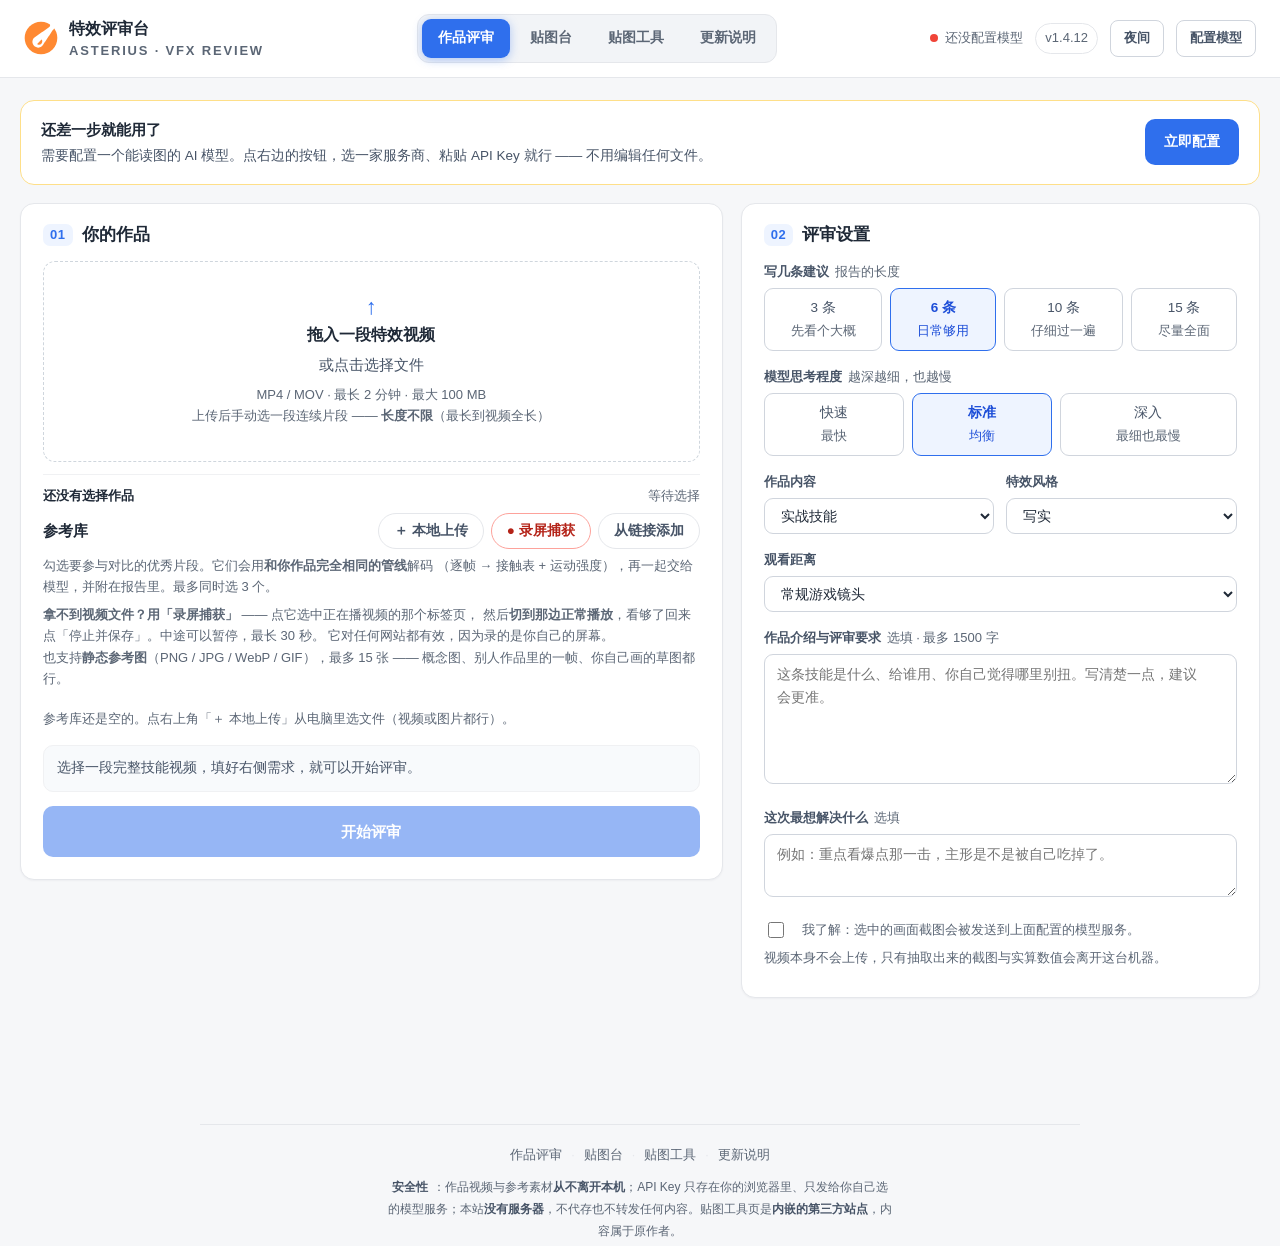
==== commit 0ef1b4da: "v1.4.13 更新 index.html" ====
--- a/index.html
+++ b/index.html
@@ -1,8 +1,8 @@
 <!doctype html>
 <html lang="zh-CN">
 <head>
-<script src="./frame-guard.js?v=1791821628743"></script>
-<script src="./update-check.js?v=1791821628743"></script>
+<script src="./frame-guard.js?v=1791822328626"></script>
+<script src="./update-check.js?v=1791822328626"></script>
 <meta charset="utf-8">
 <meta name="viewport" content="width=device-width, initial-scale=1">
 <meta name="description" content="本地特效视频逐帧评审：接触表 + 关键帧 + 全帧亮度序列，交给多模态模型给出可执行的修改建议。">
@@ -33,9 +33,9 @@
   document.documentElement.dataset.theme = theme;
 })();
 </script>
-<link rel="stylesheet" href="./style.css?v=1791821628743">
+<link rel="stylesheet" href="./style.css?v=1791822328626">
 <!-- 逐帧解码依赖 mp4box 解封装；这是经典脚本，必须在模块脚本之前加载。 -->
-<script src="./vendor/mp4box/mp4box.all.min.js?v=1791821628743"></script>
+<script src="./vendor/mp4box/mp4box.all.min.js?v=1791822328626"></script>
 </head>
 <body>
 
@@ -336,7 +336,7 @@
 //   链接版 —— 没有任何服务端，本页把 /api/* 全部接管
 // 判断方式很直接：能连上 /api/health 就是本地版。
 // 必须赶在 app.js 之前装上拦截，否则它第一轮请求就打到空处了。
-import { detectMode, installStaticBackend, watchForUpdates, stampAssetVersions } from "./core/bridge.mjs?v=1791821628743";
+import { detectMode, installStaticBackend, watchForUpdates, stampAssetVersions } from "./core/bridge.mjs?v=1791822328626";
 
 // GitHub Pages 有 10 分钟缓存，图标又是单独一套缓存 —— 打上版本号才不会「部署了却没变」
 stampAssetVersions();
@@ -367,7 +367,7 @@
 });
 
 try {
-  await import("./app.js?v=1791821628743");
+  await import("./app.js?v=1791822328626");
 } catch (error) {
   document.body.insertAdjacentHTML("afterbegin",
     '<div style="margin:16px;padding:14px 18px;border-radius:12px;background:#fef3f2;border:1px solid #fda29b;color:#b42318;font-size:14px">'
--- a/style.css
+++ b/style.css
@@ -1000,3 +1000,11 @@
 }
 .reference-range input[type=number]:focus{border-color:var(--brand)}
 .reference-range-tip{color:var(--muted);font-size:12px}
+
+/* 参考项的缩略图：让人一眼看出导进来的是什么、导成功没有 */
+.reference-thumb{
+  width:74px;height:42px;object-fit:cover;border-radius:7px;border:1px solid var(--line);
+  background:var(--surface-2);flex:none;
+}
+.reference-thumb.is-empty{background:repeating-linear-gradient(45deg,var(--surface-2),var(--surface-2) 6px,var(--card) 6px,var(--card) 12px)}
+.reference-range-tip{color:var(--muted);font-size:11.5px;white-space:nowrap}
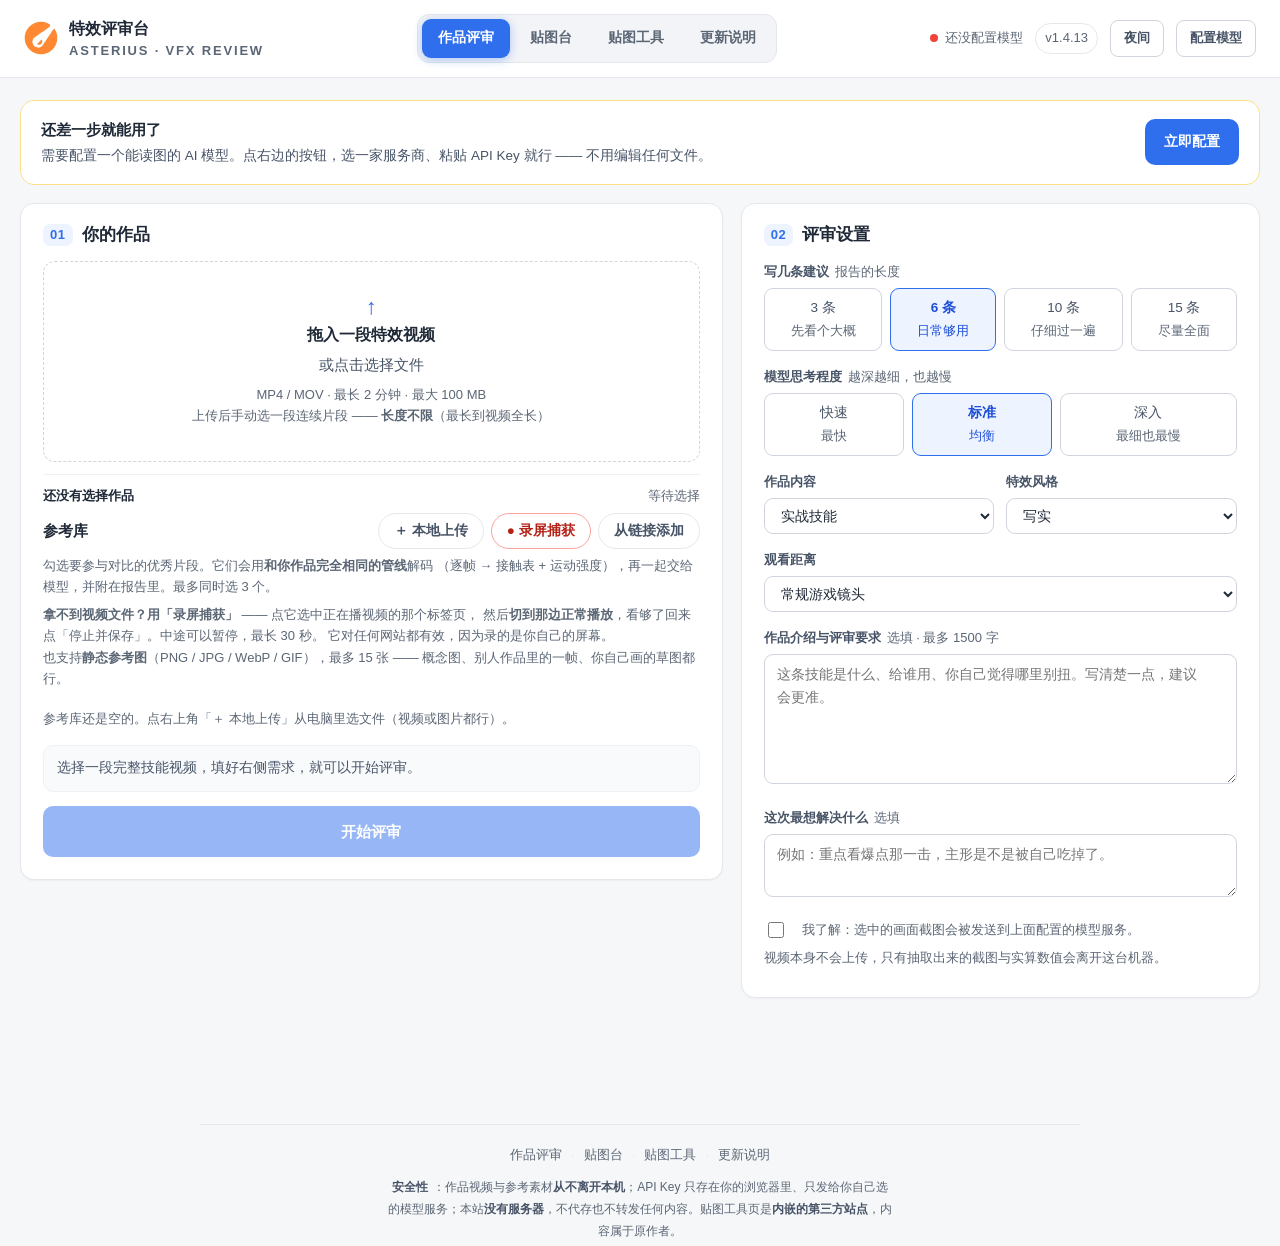
==== commit d4dae0cc: "v1.4.14 更新 index.html" ====
--- a/index.html
+++ b/index.html
@@ -1,8 +1,8 @@
 <!doctype html>
 <html lang="zh-CN">
 <head>
-<script src="./frame-guard.js?v=1791822328626"></script>
-<script src="./update-check.js?v=1791822328626"></script>
+<script src="./frame-guard.js?v=1791823158551"></script>
+<script src="./update-check.js?v=1791823158551"></script>
 <meta charset="utf-8">
 <meta name="viewport" content="width=device-width, initial-scale=1">
 <meta name="description" content="本地特效视频逐帧评审：接触表 + 关键帧 + 全帧亮度序列，交给多模态模型给出可执行的修改建议。">
@@ -33,9 +33,9 @@
   document.documentElement.dataset.theme = theme;
 })();
 </script>
-<link rel="stylesheet" href="./style.css?v=1791822328626">
+<link rel="stylesheet" href="./style.css?v=1791823158551">
 <!-- 逐帧解码依赖 mp4box 解封装；这是经典脚本，必须在模块脚本之前加载。 -->
-<script src="./vendor/mp4box/mp4box.all.min.js?v=1791822328626"></script>
+<script src="./vendor/mp4box/mp4box.all.min.js?v=1791823158551"></script>
 </head>
 <body>
 
@@ -336,7 +336,7 @@
 //   链接版 —— 没有任何服务端，本页把 /api/* 全部接管
 // 判断方式很直接：能连上 /api/health 就是本地版。
 // 必须赶在 app.js 之前装上拦截，否则它第一轮请求就打到空处了。
-import { detectMode, installStaticBackend, watchForUpdates, stampAssetVersions } from "./core/bridge.mjs?v=1791822328626";
+import { detectMode, installStaticBackend, watchForUpdates, stampAssetVersions } from "./core/bridge.mjs?v=1791823158551";
 
 // GitHub Pages 有 10 分钟缓存，图标又是单独一套缓存 —— 打上版本号才不会「部署了却没变」
 stampAssetVersions();
@@ -367,7 +367,7 @@
 });
 
 try {
-  await import("./app.js?v=1791822328626");
+  await import("./app.js?v=1791823158551");
 } catch (error) {
   document.body.insertAdjacentHTML("afterbegin",
     '<div style="margin:16px;padding:14px 18px;border-radius:12px;background:#fef3f2;border:1px solid #fda29b;color:#b42318;font-size:14px">'
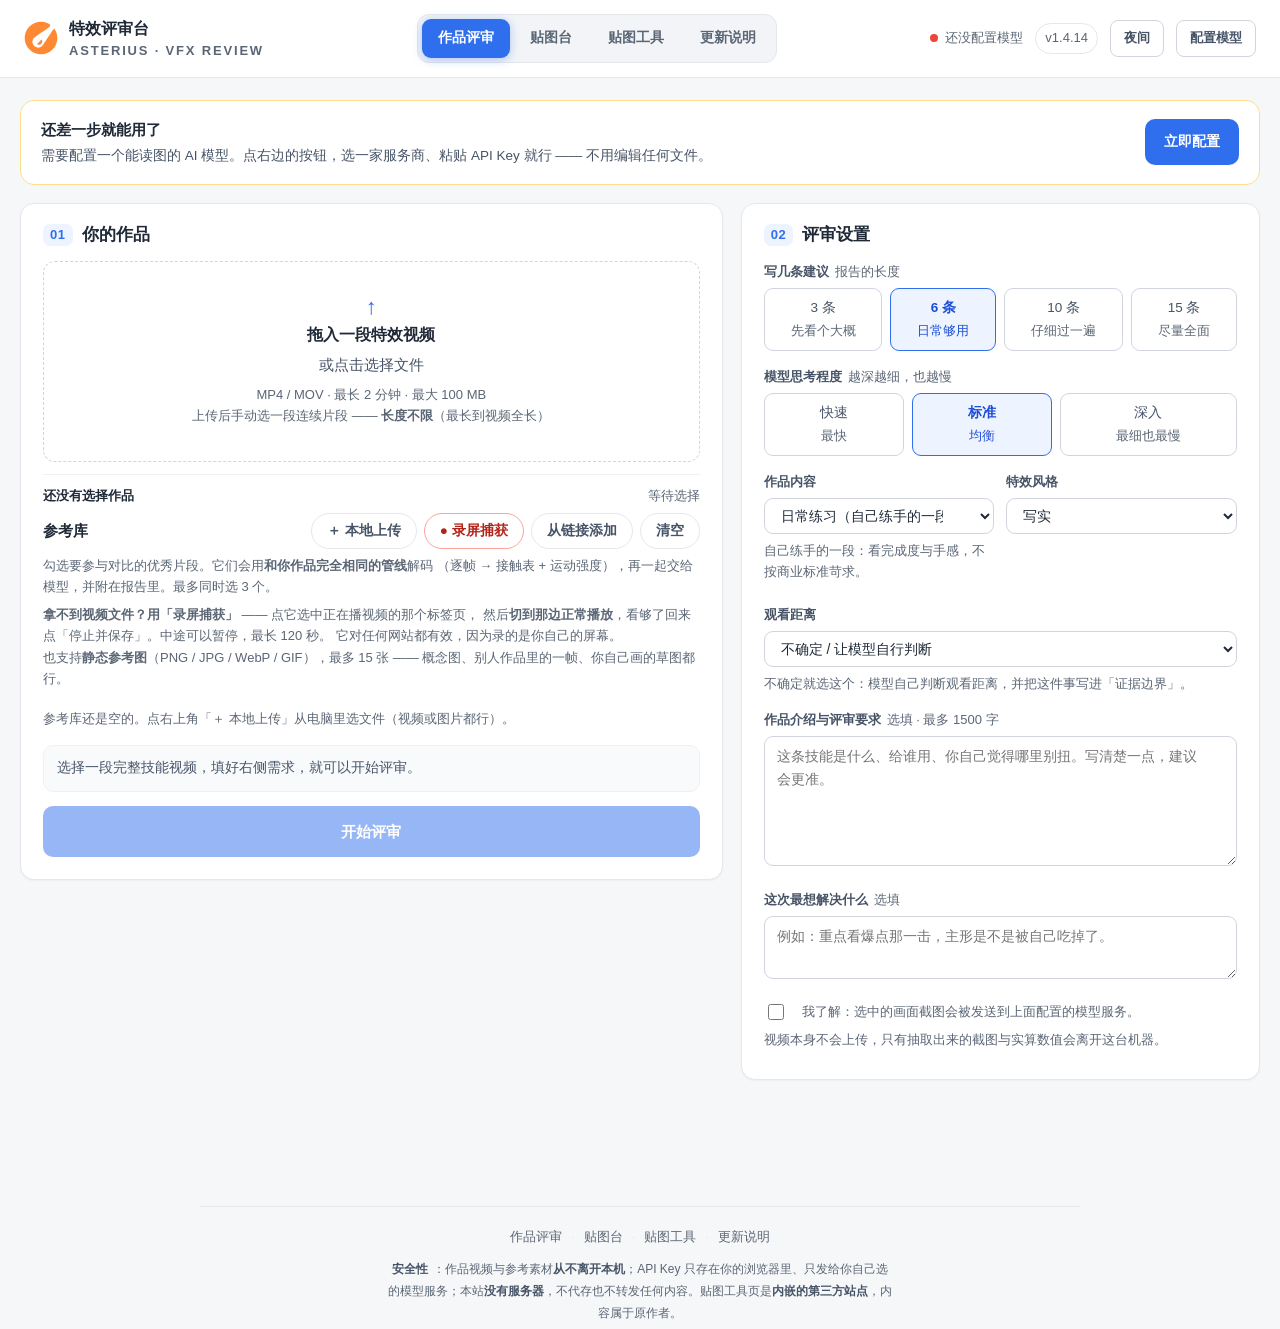
==== commit b6d19e58: "v1.4.16 更新 index.html" ====
--- a/index.html
+++ b/index.html
@@ -1,8 +1,8 @@
 <!doctype html>
 <html lang="zh-CN">
 <head>
-<script src="./frame-guard.js?v=1791823158551"></script>
-<script src="./update-check.js?v=1791823158551"></script>
+<script src="./frame-guard.js?v=1791824404307"></script>
+<script src="./update-check.js?v=1791824404307"></script>
 <meta charset="utf-8">
 <meta name="viewport" content="width=device-width, initial-scale=1">
 <meta name="description" content="本地特效视频逐帧评审：接触表 + 关键帧 + 全帧亮度序列，交给多模态模型给出可执行的修改建议。">
@@ -33,9 +33,9 @@
   document.documentElement.dataset.theme = theme;
 })();
 </script>
-<link rel="stylesheet" href="./style.css?v=1791823158551">
+<link rel="stylesheet" href="./style.css?v=1791824404307">
 <!-- 逐帧解码依赖 mp4box 解封装；这是经典脚本，必须在模块脚本之前加载。 -->
-<script src="./vendor/mp4box/mp4box.all.min.js?v=1791823158551"></script>
+<script src="./vendor/mp4box/mp4box.all.min.js?v=1791824404307"></script>
 </head>
 <body>
 
@@ -130,16 +130,18 @@
             <button id="reference-add" class="chip-button" type="button">＋ 本地上传</button>
             <button id="reference-capture" class="chip-button accent" type="button">● 录屏捕获</button>
             <button id="reference-url-toggle" class="chip-button" type="button">从链接添加</button>
+        <button id="reference-clear" class="chip-button" type="button" title="把参考库里的素材全部删掉">清空</button>
           </span>
         </div>
         <div id="reference-url-row" class="reference-url-row" hidden>
           <input id="reference-url" type="text" spellcheck="false" autocomplete="off" placeholder="粘贴视频直链，例如 https://…/clip.mp4">
           <button id="reference-url-go" class="button secondary small" type="button">抓取</button>
         </div>
-        <p class="help">勾选要参与对比的优秀片段。它们会用<strong>和你作品完全相同的管线</strong>解码
+        <p class="help" id="reference-state"></p>
+  <p class="help">勾选要参与对比的优秀片段。它们会用<strong>和你作品完全相同的管线</strong>解码
         （逐帧 → 接触表 + 运动强度），再一起交给模型，并附在报告里。最多同时选 3 个。</p>
         <p class="help"><strong>拿不到视频文件？用「录屏捕获」</strong> —— 点它选中正在播视频的那个标签页，
-        然后<strong>切到那边正常播放</strong>，看够了回来点「停止并保存」。中途可以暂停，最长 30 秒。
+        然后<strong>切到那边正常播放</strong>，看够了回来点「停止并保存」。中途可以暂停，最长 120 秒。
         它对任何网站都有效，因为录的是你自己的屏幕。<br>
         也支持<strong>静态参考图</strong>（PNG / JPG / WebP / GIF），最多 15 张 —— 概念图、别人作品里的一帧、你自己画的草图都行。</p>
         <div id="reference-list" class="reference-list"></div>
@@ -171,16 +173,20 @@
         <div class="form-group">
           <label for="purpose">作品内容</label>
           <select id="purpose">
-            <option>实战技能</option>
-            <option>作品集展示</option>
-            <option>循环 / 持续状态</option>
-          </select>
+      <option>日常练习（自己练手的一段）</option>
+    <option>实战技能（游戏里真会放的那一下：起手→展开→收尾）</option>
+    <option>命中反馈（打击感、受击闪白、顿帧）</option>
+    <option>环境氛围（场景里的火、烟、水、光）</option>
+    <option>UI / 界面特效（按钮、转场、提示）</option>
+    <option>其它 / 让模型自行判断</option>
+  </select>
+          <p class="help" id="purpose-hint"></p>
         </div>
         <div class="form-group">
           <label for="style">特效风格</label>
           <select id="style">
-            <option value="写实">写实</option>
-            <option value="风格化">风格化（卡通、二次元、国风）</option>
+            <option>写实</option>
+            <option>风格化（卡通、二次元、国风）</option>
           </select>
         </div>
       </div>
@@ -188,10 +194,14 @@
       <div class="form-group">
         <label for="camera">观看距离</label>
         <select id="camera">
-          <option>常规游戏镜头</option>
-          <option>近景展示</option>
-          <option>远景 / 俯视</option>
-        </select>
+      <option>不确定 / 让模型自行判断</option>
+    <option>手机竖屏（离得近，细节要顶得住）</option>
+    <option>常规游戏镜头（第三人称、中景）</option>
+    <option>远景 / 群体战（离得远，轮廓和体量优先）</option>
+    <option>特写 / 镜头贴近（看质感与细节）</option>
+    <option>过场演出（镜头会动、会有景深）</option>
+  </select>
+          <p class="help" id="camera-hint"></p>
       </div>
 
       <div class="form-group">
@@ -336,7 +346,7 @@
 //   链接版 —— 没有任何服务端，本页把 /api/* 全部接管
 // 判断方式很直接：能连上 /api/health 就是本地版。
 // 必须赶在 app.js 之前装上拦截，否则它第一轮请求就打到空处了。
-import { detectMode, installStaticBackend, watchForUpdates, stampAssetVersions } from "./core/bridge.mjs?v=1791823158551";
+import { detectMode, installStaticBackend, watchForUpdates, stampAssetVersions } from "./core/bridge.mjs?v=1791824404307";
 
 // GitHub Pages 有 10 分钟缓存，图标又是单独一套缓存 —— 打上版本号才不会「部署了却没变」
 stampAssetVersions();
@@ -367,7 +377,7 @@
 });
 
 try {
-  await import("./app.js?v=1791823158551");
+  await import("./app.js?v=1791824404307");
 } catch (error) {
   document.body.insertAdjacentHTML("afterbegin",
     '<div style="margin:16px;padding:14px 18px;border-radius:12px;background:#fef3f2;border:1px solid #fda29b;color:#b42318;font-size:14px">'
--- a/style.css
+++ b/style.css
@@ -1008,3 +1008,25 @@
 }
 .reference-thumb.is-empty{background:repeating-linear-gradient(45deg,var(--surface-2),var(--surface-2) 6px,var(--card) 6px,var(--card) 12px)}
 .reference-range-tip{color:var(--muted);font-size:11.5px;white-space:nowrap}
+
+/* ════ 参考库的行：两行布局（第一行 缩略图/文件名/操作，第二行 取用区间）════
+   之前全挤在一行，文件名长了会把内容顶出容器 —— 这里用 flex-wrap + min-width:0 + 省略号兜住。 */
+.reference-row{
+  display:flex;flex-wrap:wrap;align-items:center;gap:10px;
+  padding:9px 11px;border:1px solid var(--line);border-radius:11px;background:var(--card);margin-bottom:8px;
+}
+.reference-check{flex:none}
+.reference-info{display:flex;flex-direction:column;gap:2px;min-width:0;flex:1 1 180px}
+.reference-name{font-size:13px;color:var(--ink);overflow:hidden;text-overflow:ellipsis;white-space:nowrap}
+.reference-kind{font-size:11.5px;color:var(--muted);white-space:nowrap;overflow:hidden;text-overflow:ellipsis}
+.reference-acts{display:flex;gap:6px;flex:none}
+.reference-range{
+  flex:1 1 100%;display:flex;flex-wrap:wrap;align-items:center;gap:6px;
+  padding-top:9px;border-top:1px dashed var(--line);
+}
+.reference-range input[type=number]{
+  width:74px;padding:5px 8px;border-radius:7px;border:1px solid var(--line);
+  background:var(--surface-2);color:var(--ink);font:inherit;font-size:12.5px;text-align:center;box-sizing:border-box;
+}
+.reference-range-tip{color:var(--muted);font-size:12px}
+.reference-range-summary{color:var(--muted);font-size:11.5px;white-space:nowrap;margin-left:2px}
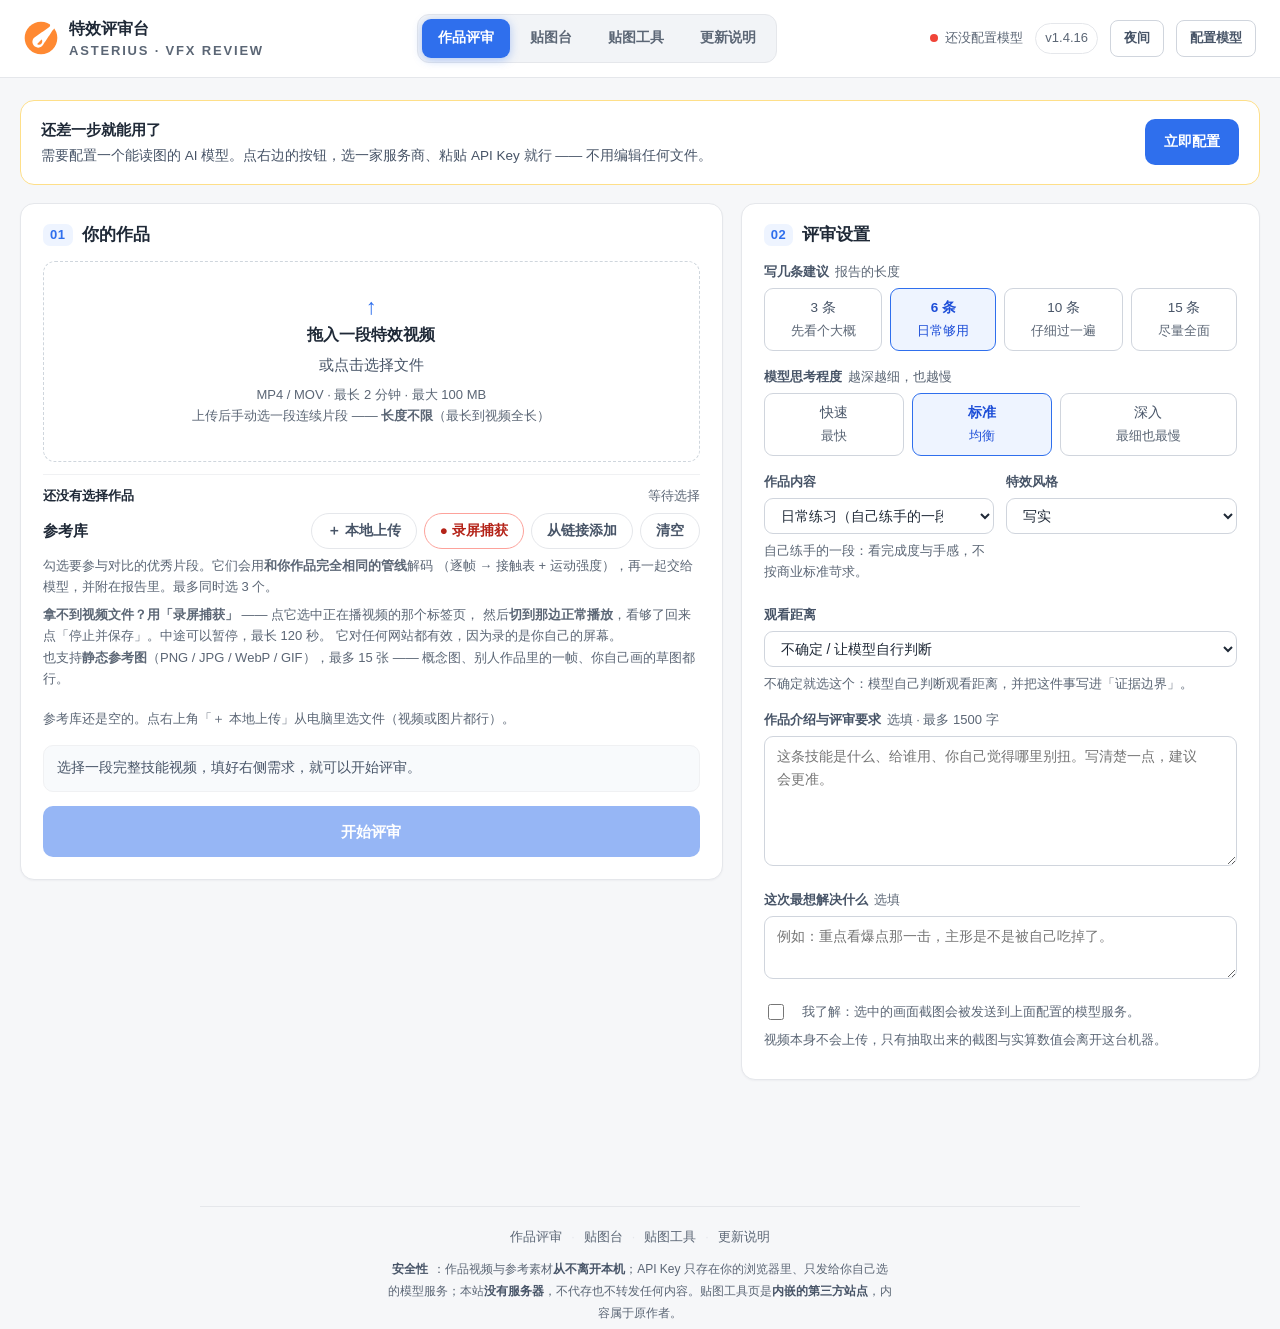
==== commit 5f7d20b5: "v1.4.17 更新 index.html" ====
--- a/index.html
+++ b/index.html
@@ -1,8 +1,8 @@
 <!doctype html>
 <html lang="zh-CN">
 <head>
-<script src="./frame-guard.js?v=1791824404307"></script>
-<script src="./update-check.js?v=1791824404307"></script>
+<script src="./frame-guard.js?v=1791825644761"></script>
+<script src="./update-check.js?v=1791825644761"></script>
 <meta charset="utf-8">
 <meta name="viewport" content="width=device-width, initial-scale=1">
 <meta name="description" content="本地特效视频逐帧评审：接触表 + 关键帧 + 全帧亮度序列，交给多模态模型给出可执行的修改建议。">
@@ -33,9 +33,9 @@
   document.documentElement.dataset.theme = theme;
 })();
 </script>
-<link rel="stylesheet" href="./style.css?v=1791824404307">
+<link rel="stylesheet" href="./style.css?v=1791825644761">
 <!-- 逐帧解码依赖 mp4box 解封装；这是经典脚本，必须在模块脚本之前加载。 -->
-<script src="./vendor/mp4box/mp4box.all.min.js?v=1791824404307"></script>
+<script src="./vendor/mp4box/mp4box.all.min.js?v=1791825644761"></script>
 </head>
 <body>
 
@@ -346,7 +346,7 @@
 //   链接版 —— 没有任何服务端，本页把 /api/* 全部接管
 // 判断方式很直接：能连上 /api/health 就是本地版。
 // 必须赶在 app.js 之前装上拦截，否则它第一轮请求就打到空处了。
-import { detectMode, installStaticBackend, watchForUpdates, stampAssetVersions } from "./core/bridge.mjs?v=1791824404307";
+import { detectMode, installStaticBackend, watchForUpdates, stampAssetVersions } from "./core/bridge.mjs?v=1791825644761";
 
 // GitHub Pages 有 10 分钟缓存，图标又是单独一套缓存 —— 打上版本号才不会「部署了却没变」
 stampAssetVersions();
@@ -377,7 +377,7 @@
 });
 
 try {
-  await import("./app.js?v=1791824404307");
+  await import("./app.js?v=1791825644761");
 } catch (error) {
   document.body.insertAdjacentHTML("afterbegin",
     '<div style="margin:16px;padding:14px 18px;border-radius:12px;background:#fef3f2;border:1px solid #fda29b;color:#b42318;font-size:14px">'
--- a/style.css
+++ b/style.css
@@ -995,8 +995,10 @@
 /* 参考片段的取用区间（方案 B：每项单独选一段） */
 .reference-range{display:inline-flex;align-items:center;gap:4px;margin-left:2px}
 .reference-range input[type=number]{
-  width:62px;padding:4px 7px;border-radius:7px;border:1px solid var(--line);
-  background:var(--card);color:var(--ink);font:inherit;font-size:12px;text-align:center;
+  /* 全局那条 input:not(...) 的优先级更高，会把这里撑成整行宽、值被挤出可见区 —— 必须用 !important */
+  width:56px !important; min-width:0 !important; padding:4px 6px !important;
+  border-radius:7px;border:1px solid var(--line);
+  background:var(--surface-2);color:var(--ink);font:inherit;font-size:12px;text-align:center;box-sizing:border-box;
 }
 .reference-range input[type=number]:focus{border-color:var(--brand)}
 .reference-range-tip{color:var(--muted);font-size:12px}
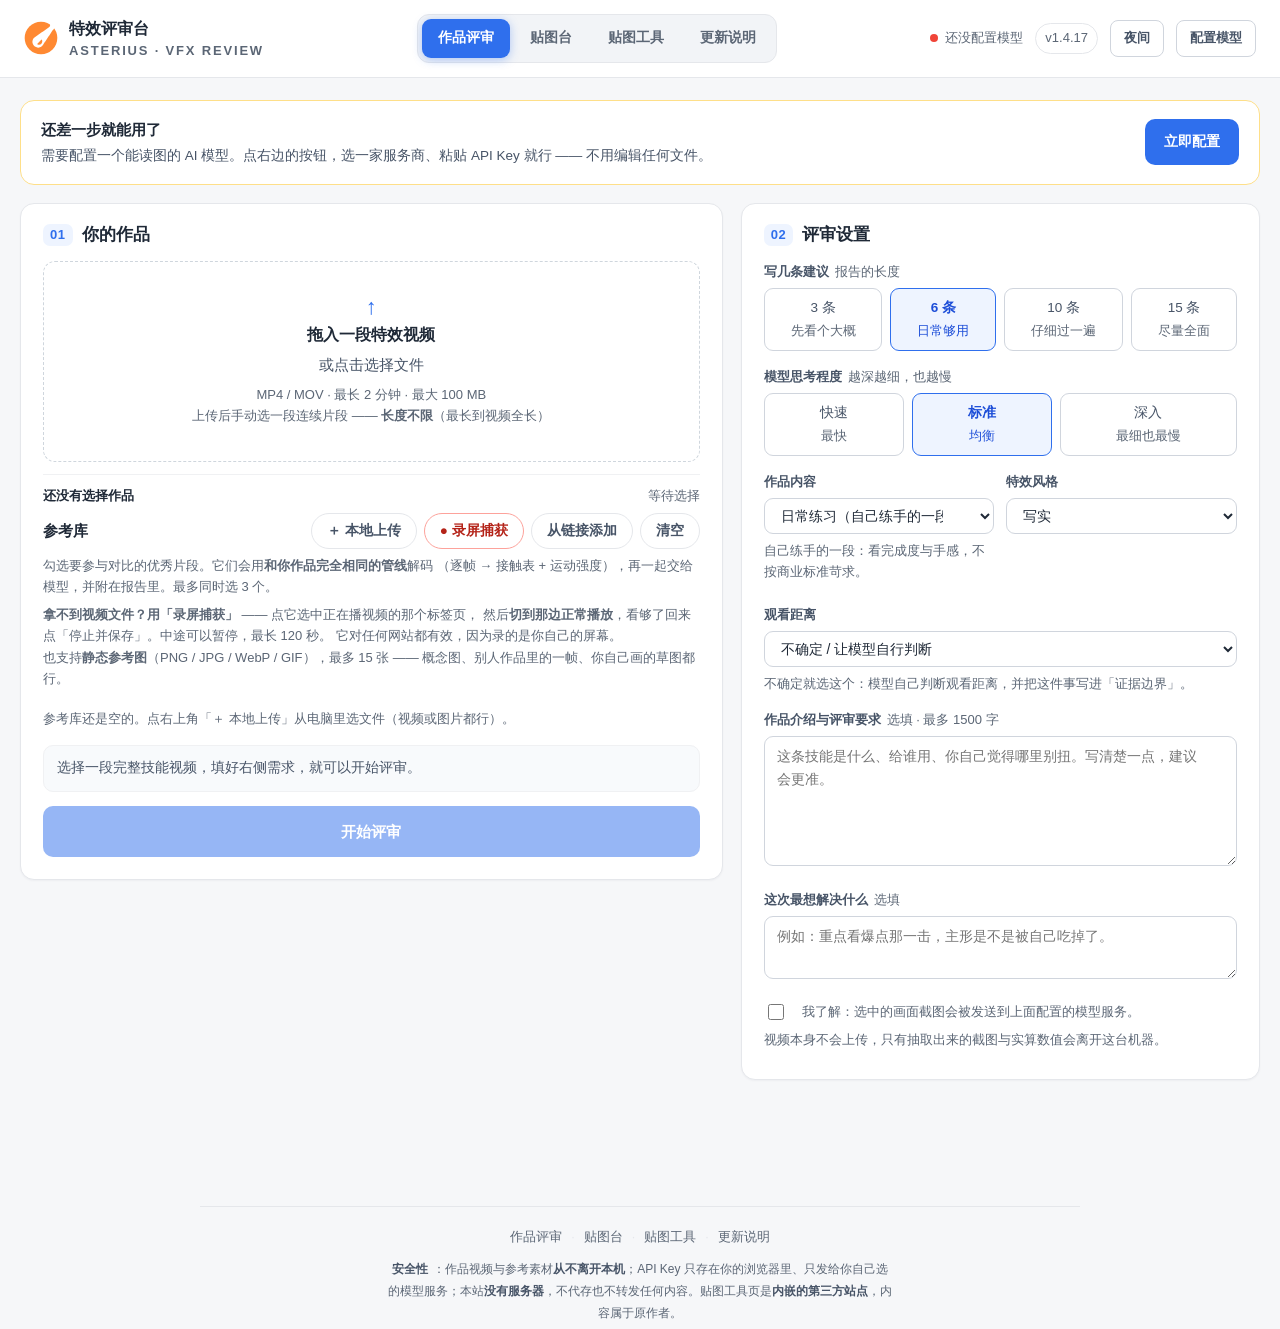
==== commit 285f3c89: "v1.4.19 更新 index.html" ====
--- a/index.html
+++ b/index.html
@@ -1,8 +1,8 @@
 <!doctype html>
 <html lang="zh-CN">
 <head>
-<script src="./frame-guard.js?v=1791825644761"></script>
-<script src="./update-check.js?v=1791825644761"></script>
+<script src="./frame-guard.js?v=1791827165322"></script>
+<script src="./update-check.js?v=1791827165322"></script>
 <meta charset="utf-8">
 <meta name="viewport" content="width=device-width, initial-scale=1">
 <meta name="description" content="本地特效视频逐帧评审：接触表 + 关键帧 + 全帧亮度序列，交给多模态模型给出可执行的修改建议。">
@@ -33,9 +33,9 @@
   document.documentElement.dataset.theme = theme;
 })();
 </script>
-<link rel="stylesheet" href="./style.css?v=1791825644761">
+<link rel="stylesheet" href="./style.css?v=1791827165322">
 <!-- 逐帧解码依赖 mp4box 解封装；这是经典脚本，必须在模块脚本之前加载。 -->
-<script src="./vendor/mp4box/mp4box.all.min.js?v=1791825644761"></script>
+<script src="./vendor/mp4box/mp4box.all.min.js?v=1791827165322"></script>
 </head>
 <body>
 
@@ -346,7 +346,7 @@
 //   链接版 —— 没有任何服务端，本页把 /api/* 全部接管
 // 判断方式很直接：能连上 /api/health 就是本地版。
 // 必须赶在 app.js 之前装上拦截，否则它第一轮请求就打到空处了。
-import { detectMode, installStaticBackend, watchForUpdates, stampAssetVersions } from "./core/bridge.mjs?v=1791825644761";
+import { detectMode, installStaticBackend, watchForUpdates, stampAssetVersions } from "./core/bridge.mjs?v=1791827165322";
 
 // GitHub Pages 有 10 分钟缓存，图标又是单独一套缓存 —— 打上版本号才不会「部署了却没变」
 stampAssetVersions();
@@ -377,7 +377,7 @@
 });
 
 try {
-  await import("./app.js?v=1791825644761");
+  await import("./app.js?v=1791827165322");
 } catch (error) {
   document.body.insertAdjacentHTML("afterbegin",
     '<div style="margin:16px;padding:14px 18px;border-radius:12px;background:#fef3f2;border:1px solid #fda29b;color:#b42318;font-size:14px">'
--- a/style.css
+++ b/style.css
@@ -1032,3 +1032,9 @@
 }
 .reference-range-tip{color:var(--muted);font-size:12px}
 .reference-range-summary{color:var(--muted);font-size:11.5px;white-space:nowrap;margin-left:2px}
+
+/* 数字框：能直接输入就不需要那对上下箭头（白占空间、还容易被误点） */
+.reference-range input[type=number]{appearance:textfield;-moz-appearance:textfield}
+.reference-range input[type=number]::-webkit-outer-spin-button,
+.reference-range input[type=number]::-webkit-inner-spin-button{-webkit-appearance:none;margin:0}
+.reference-range-summary.is-pending{color:#d29922;font-weight:600}
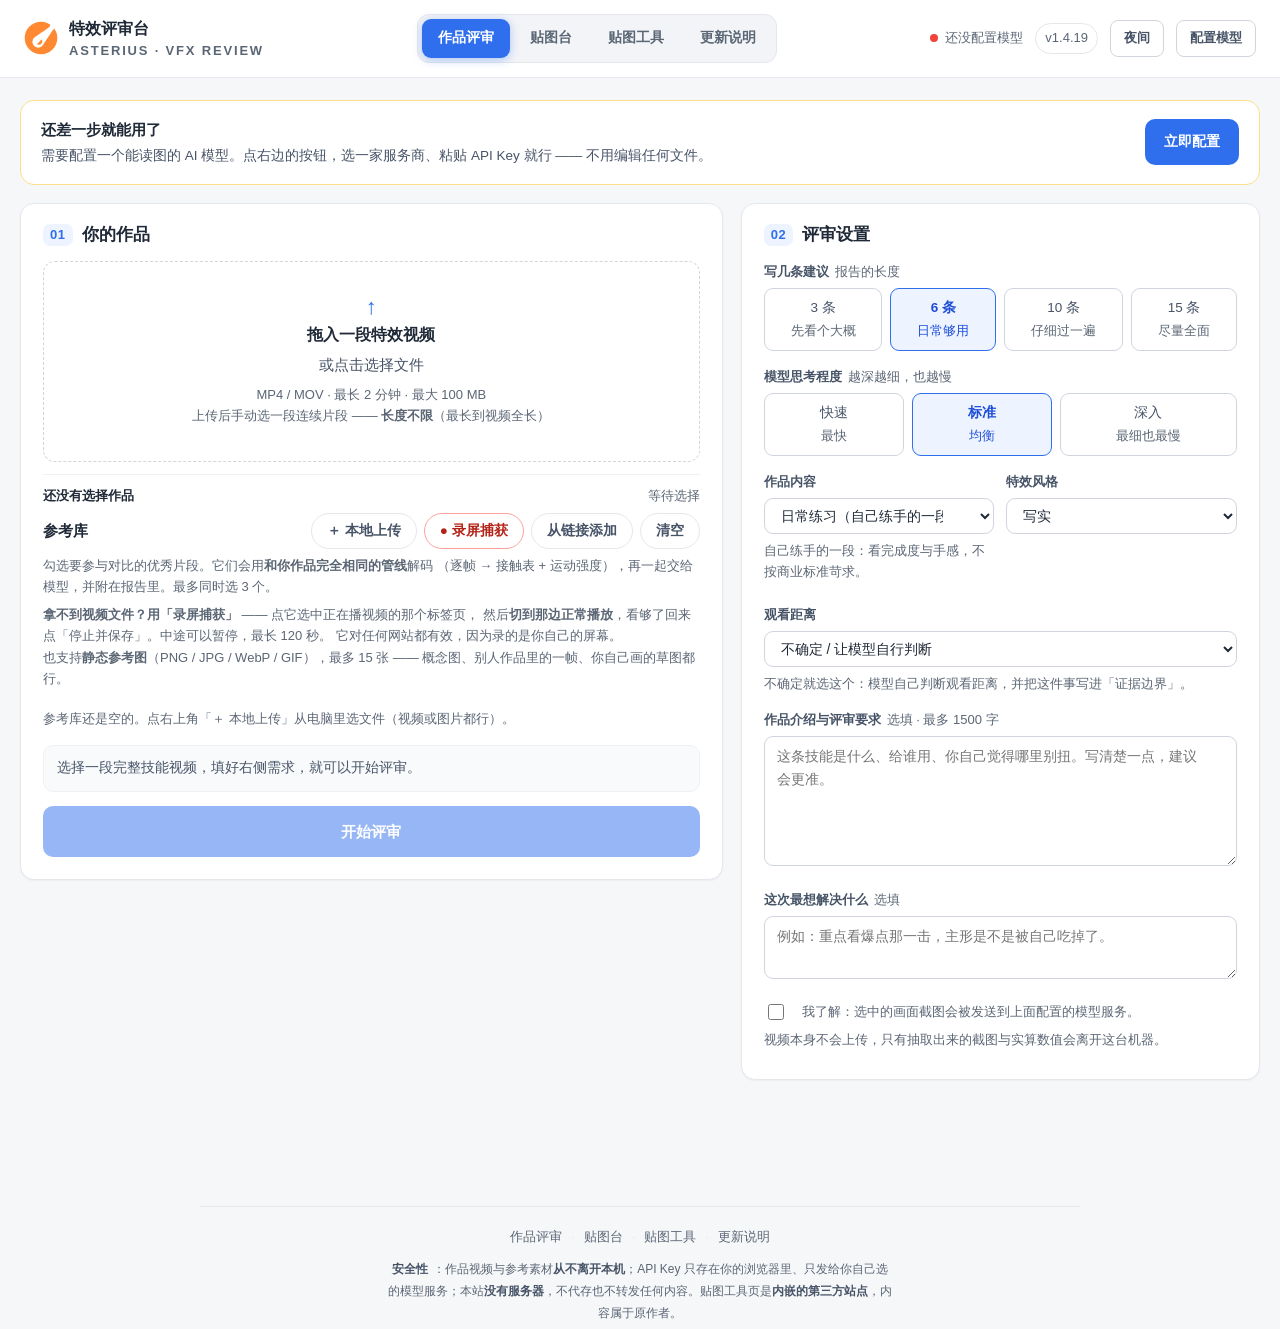
==== commit 3c6eb96a: "v1.4.20 更新 index.html" ====
--- a/index.html
+++ b/index.html
@@ -1,8 +1,8 @@
 <!doctype html>
 <html lang="zh-CN">
 <head>
-<script src="./frame-guard.js?v=1791827165322"></script>
-<script src="./update-check.js?v=1791827165322"></script>
+<script src="./frame-guard.js?v=1791897137796"></script>
+<script src="./update-check.js?v=1791897137796"></script>
 <meta charset="utf-8">
 <meta name="viewport" content="width=device-width, initial-scale=1">
 <meta name="description" content="本地特效视频逐帧评审：接触表 + 关键帧 + 全帧亮度序列，交给多模态模型给出可执行的修改建议。">
@@ -33,9 +33,9 @@
   document.documentElement.dataset.theme = theme;
 })();
 </script>
-<link rel="stylesheet" href="./style.css?v=1791827165322">
+<link rel="stylesheet" href="./style.css?v=1791897137796">
 <!-- 逐帧解码依赖 mp4box 解封装；这是经典脚本，必须在模块脚本之前加载。 -->
-<script src="./vendor/mp4box/mp4box.all.min.js?v=1791827165322"></script>
+<script src="./vendor/mp4box/mp4box.all.min.js?v=1791897137796"></script>
 </head>
 <body>
 
@@ -346,7 +346,7 @@
 //   链接版 —— 没有任何服务端，本页把 /api/* 全部接管
 // 判断方式很直接：能连上 /api/health 就是本地版。
 // 必须赶在 app.js 之前装上拦截，否则它第一轮请求就打到空处了。
-import { detectMode, installStaticBackend, watchForUpdates, stampAssetVersions } from "./core/bridge.mjs?v=1791827165322";
+import { detectMode, installStaticBackend, watchForUpdates, stampAssetVersions } from "./core/bridge.mjs?v=1791897137796";
 
 // GitHub Pages 有 10 分钟缓存，图标又是单独一套缓存 —— 打上版本号才不会「部署了却没变」
 stampAssetVersions();
@@ -377,7 +377,7 @@
 });
 
 try {
-  await import("./app.js?v=1791827165322");
+  await import("./app.js?v=1791897137796");
 } catch (error) {
   document.body.insertAdjacentHTML("afterbegin",
     '<div style="margin:16px;padding:14px 18px;border-radius:12px;background:#fef3f2;border:1px solid #fda29b;color:#b42318;font-size:14px">'
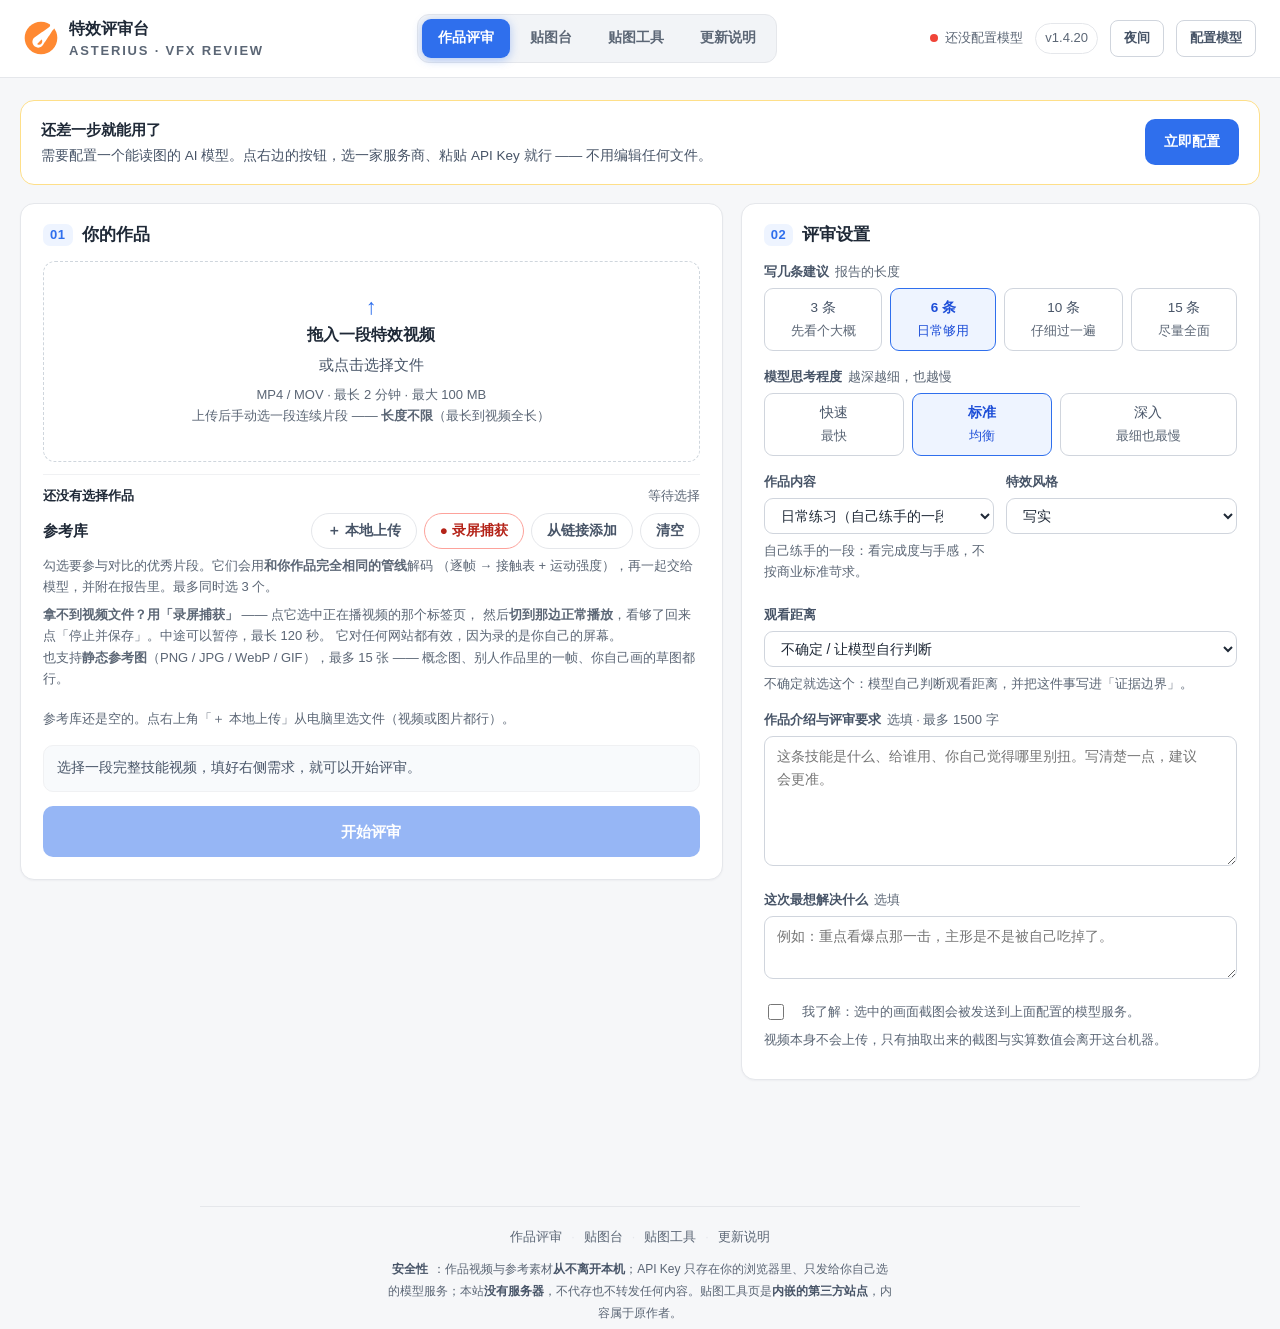
==== commit bd9a09ee: "v1.4.21 更新 index.html" ====
--- a/index.html
+++ b/index.html
@@ -1,8 +1,8 @@
 <!doctype html>
 <html lang="zh-CN">
 <head>
-<script src="./frame-guard.js?v=1791897137796"></script>
-<script src="./update-check.js?v=1791897137796"></script>
+<script src="./frame-guard.js?v=1791898337566"></script>
+<script src="./update-check.js?v=1791898337566"></script>
 <meta charset="utf-8">
 <meta name="viewport" content="width=device-width, initial-scale=1">
 <meta name="description" content="本地特效视频逐帧评审：接触表 + 关键帧 + 全帧亮度序列，交给多模态模型给出可执行的修改建议。">
@@ -33,9 +33,9 @@
   document.documentElement.dataset.theme = theme;
 })();
 </script>
-<link rel="stylesheet" href="./style.css?v=1791897137796">
+<link rel="stylesheet" href="./style.css?v=1791898337566">
 <!-- 逐帧解码依赖 mp4box 解封装；这是经典脚本，必须在模块脚本之前加载。 -->
-<script src="./vendor/mp4box/mp4box.all.min.js?v=1791897137796"></script>
+<script src="./vendor/mp4box/mp4box.all.min.js?v=1791898337566"></script>
 </head>
 <body>
 
@@ -346,7 +346,7 @@
 //   链接版 —— 没有任何服务端，本页把 /api/* 全部接管
 // 判断方式很直接：能连上 /api/health 就是本地版。
 // 必须赶在 app.js 之前装上拦截，否则它第一轮请求就打到空处了。
-import { detectMode, installStaticBackend, watchForUpdates, stampAssetVersions } from "./core/bridge.mjs?v=1791897137796";
+import { detectMode, installStaticBackend, watchForUpdates, stampAssetVersions } from "./core/bridge.mjs?v=1791898337566";
 
 // GitHub Pages 有 10 分钟缓存，图标又是单独一套缓存 —— 打上版本号才不会「部署了却没变」
 stampAssetVersions();
@@ -377,7 +377,7 @@
 });
 
 try {
-  await import("./app.js?v=1791897137796");
+  await import("./app.js?v=1791898337566");
 } catch (error) {
   document.body.insertAdjacentHTML("afterbegin",
     '<div style="margin:16px;padding:14px 18px;border-radius:12px;background:#fef3f2;border:1px solid #fda29b;color:#b42318;font-size:14px">'
